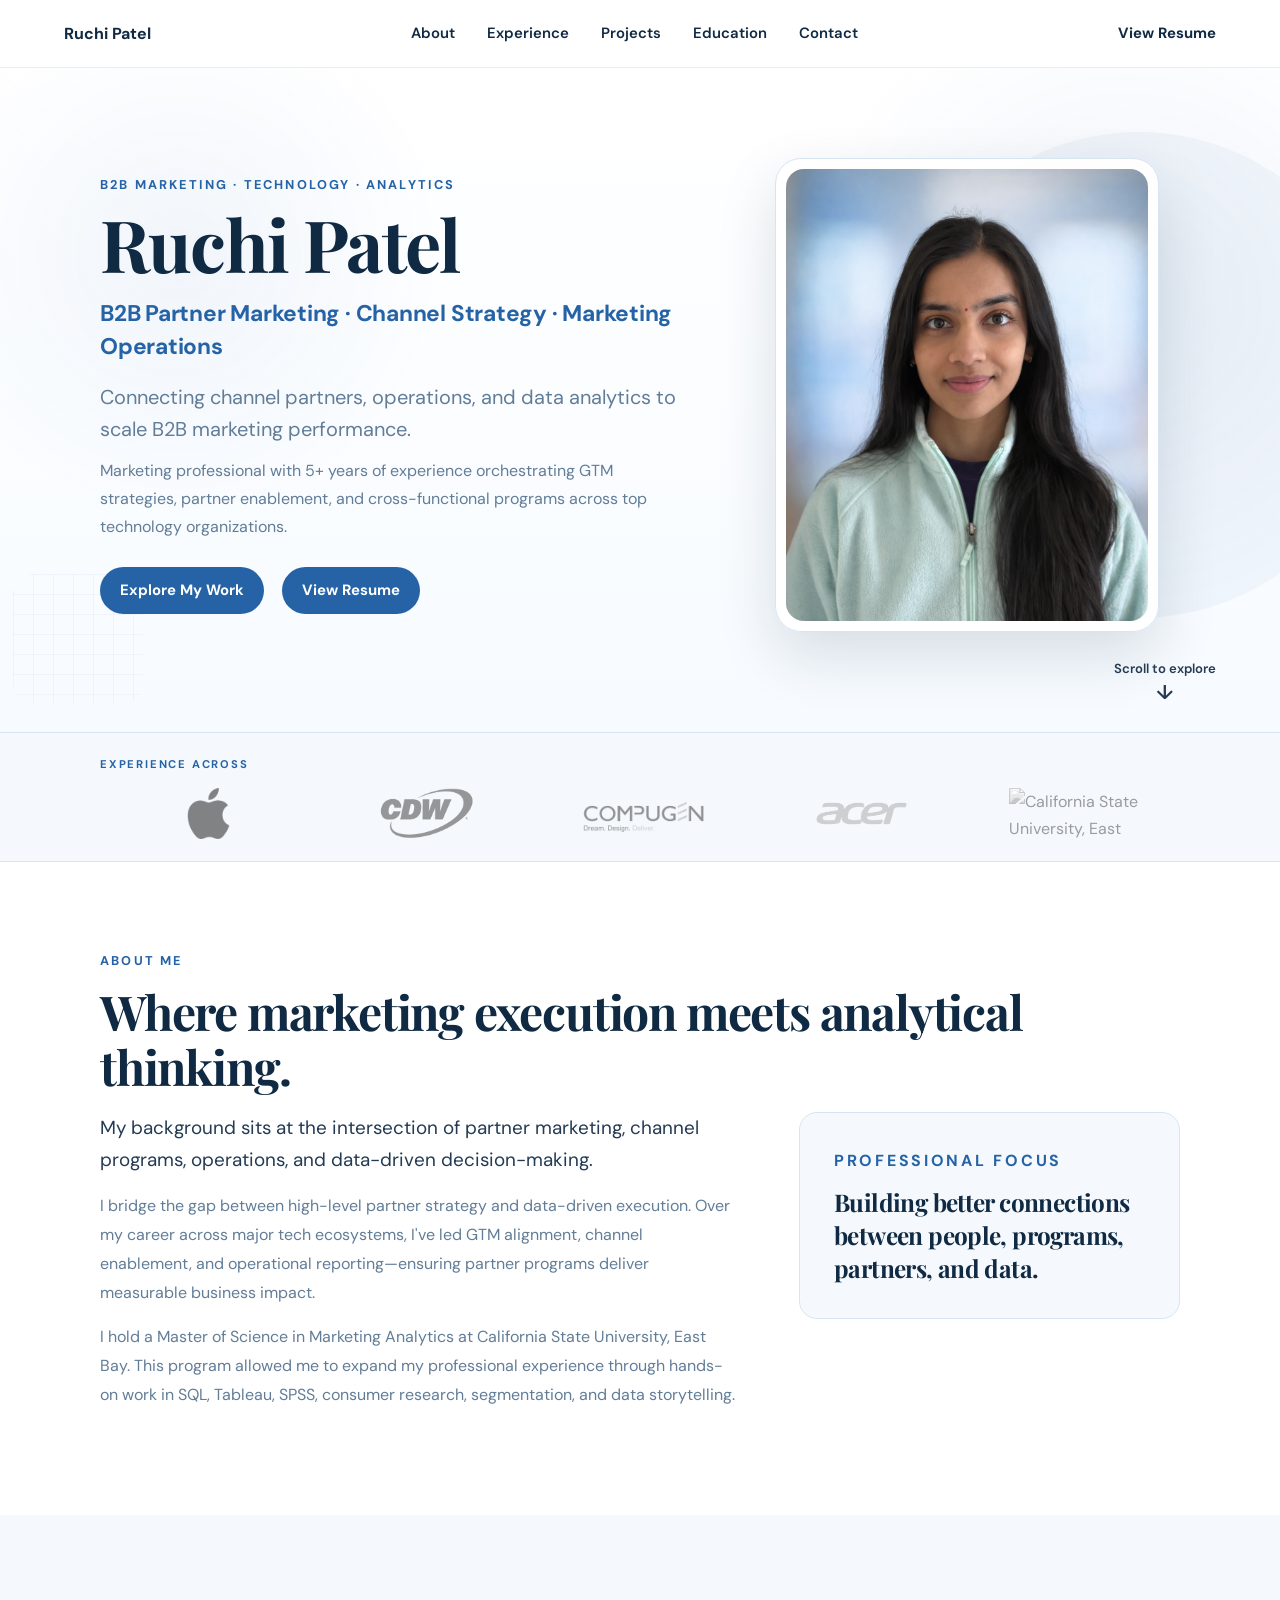
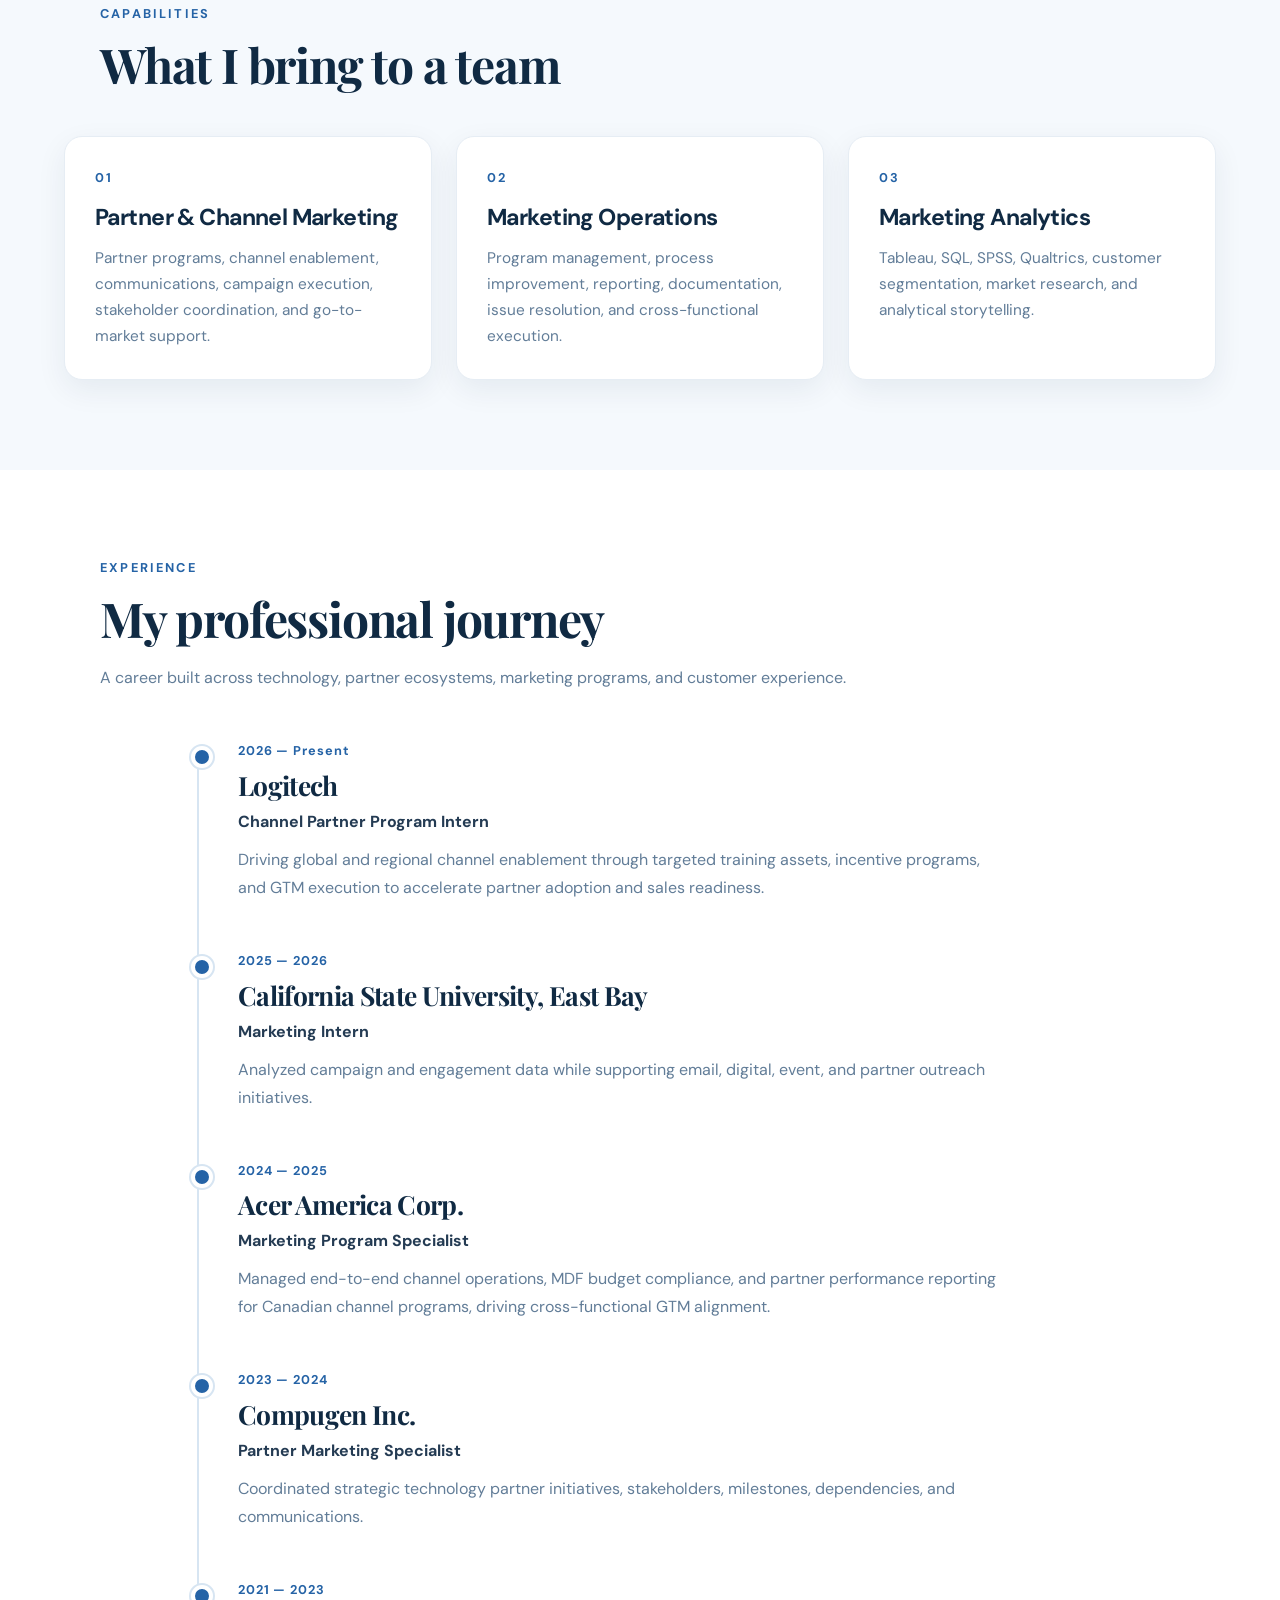
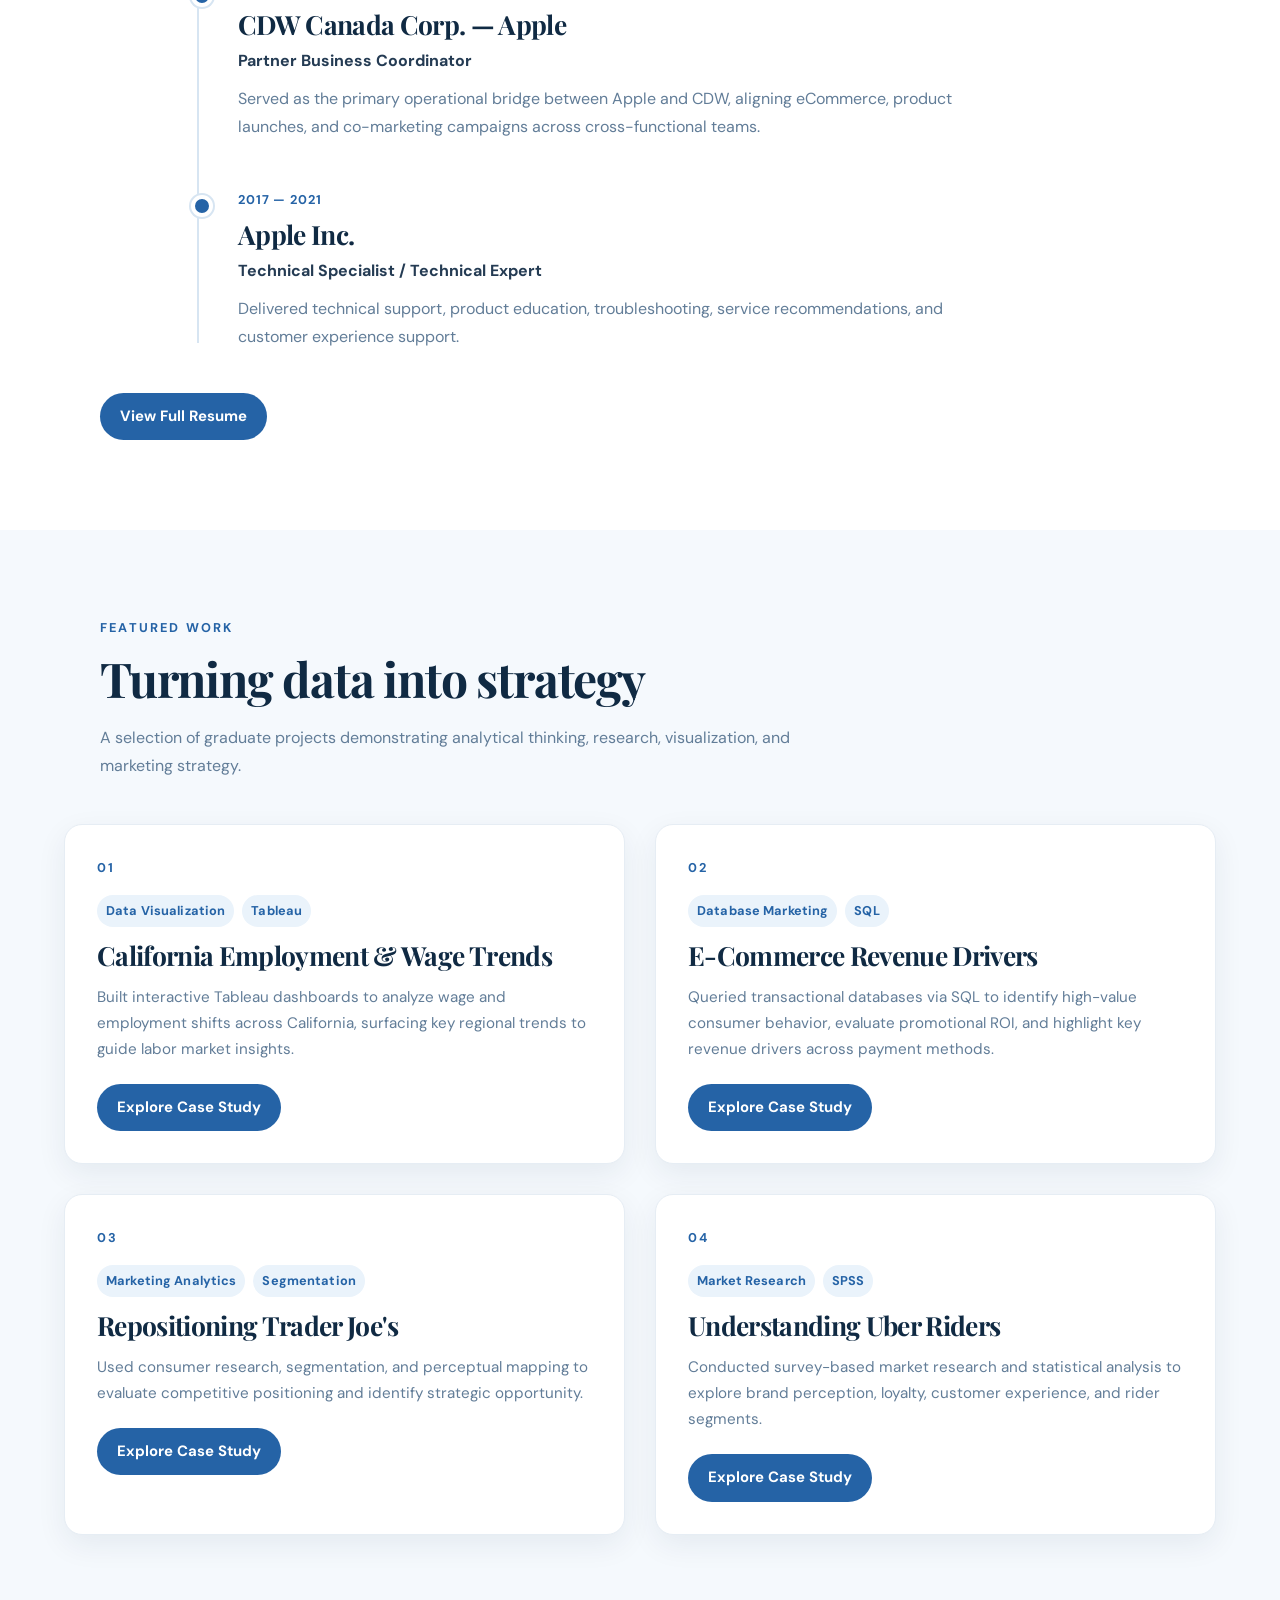
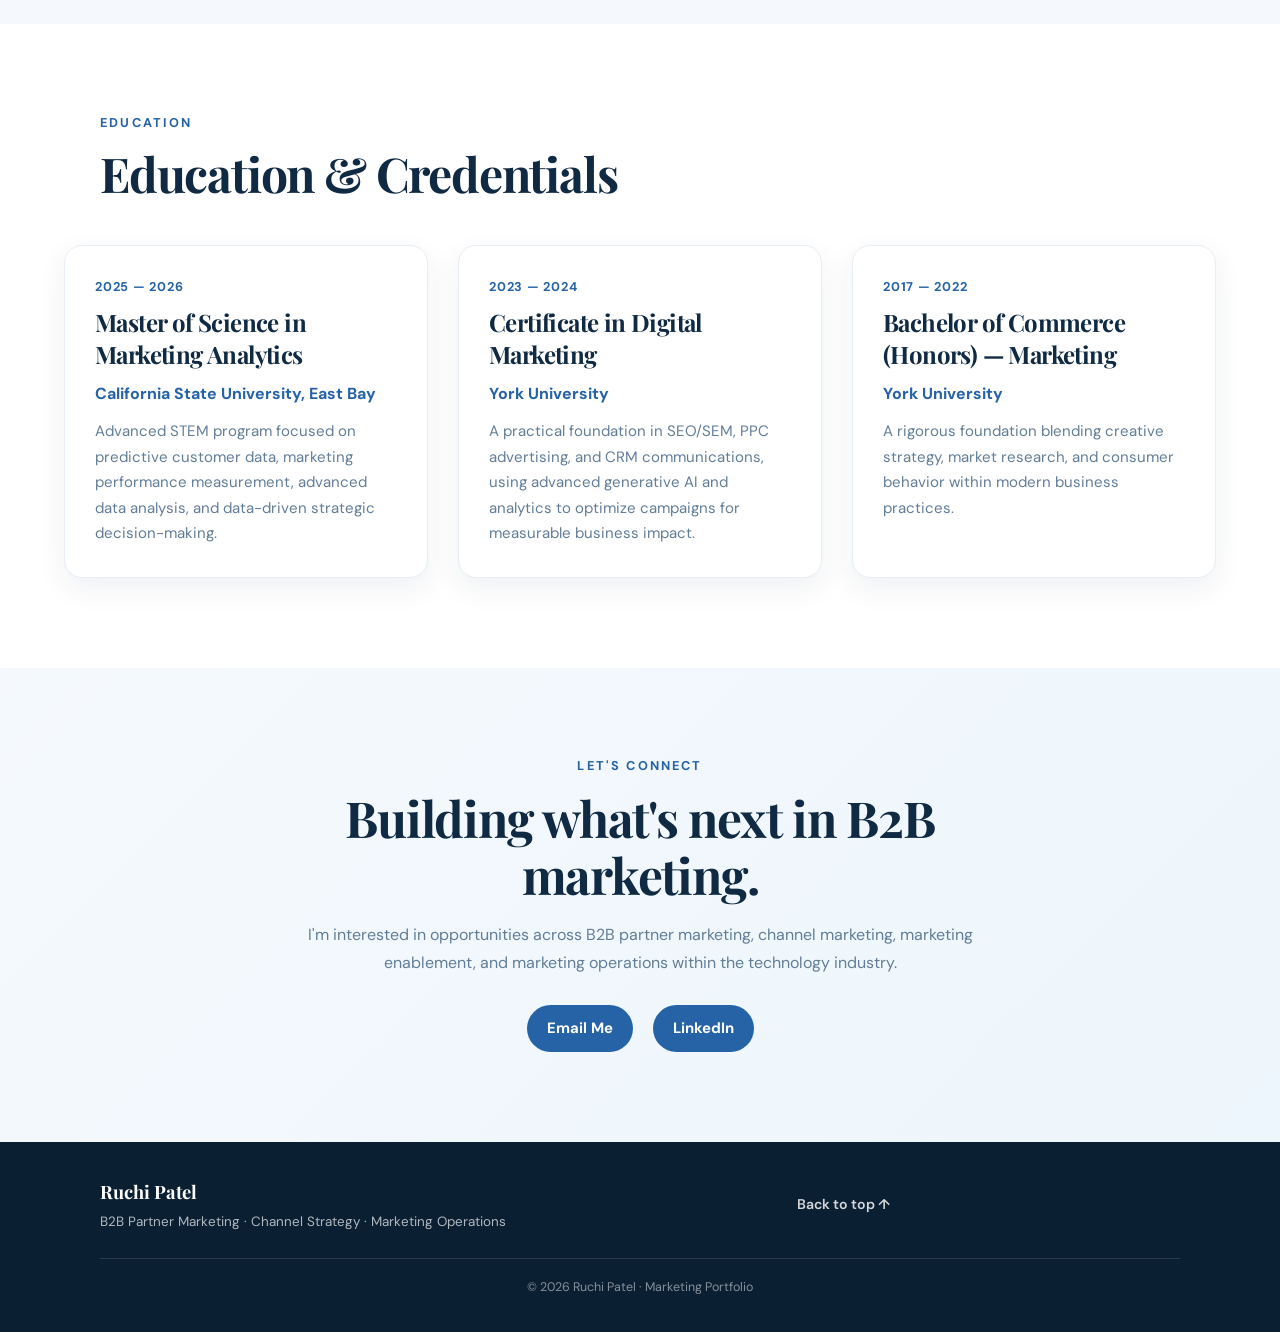
==== index.html @ d1a69d1b "Update index.html" ====
<!DOCTYPE html>
<html lang="en">

<head>

    <meta charset="UTF-8">

    <meta
        name="viewport"
        content="width=device-width, initial-scale=1.0"
    >

    <meta
        name="description"
        content="Ruchi Patel — B2B Partner Marketing, Channel Strategy, Marketing Operations, and Marketing Analytics."
    >

    <title>
        Ruchi Patel | B2B Partner Marketing &amp; Marketing Operations
    </title>

    <link rel="stylesheet" href="style.css">

</head>


<body>


    <!-- =====================================================
         NAVIGATION
    ====================================================== -->

    <nav class="site-nav">

        <a
            href="#home"
            class="nav-logo"
        >
            Ruchi Patel
        </a>


        <div class="nav-links">

            <a href="#about">
                About
            </a>

            <a href="#experience">
                Experience
            </a>

            <a href="#projects">
                Projects
            </a>

            <a href="#education">
                Education
            </a>

            <a href="#contact">
                Contact
            </a>

        </div>


        <a
            href="Ruchi%20Patel_Resume.pdf"
            class="nav-resume"
            target="_blank"
            rel="noopener"
        >
            View Resume
        </a>

    </nav>



    <!-- =====================================================
         HERO
    ====================================================== -->

    <header
        id="home"
        class="hero home-hero"
    >

        <div class="hero-content">


            <div class="hero-copy">

                <p class="eyebrow">
                    B2B MARKETING · TECHNOLOGY · ANALYTICS
                </p>


                <h1>
                    Ruchi Patel
                </h1>


                <h2>
                    B2B Partner Marketing
                    <span>·</span>
                    Channel Strategy
                    <span>·</span>
                    Marketing Operations
                </h2>


                <p class="hero-tagline">
                    Connecting channel partners, operations, and data 
                    analytics to scale B2B marketing performance.
                </p>


                <p class="hero-description">
                   Marketing professional with 5+ years of experience
                    orchestrating GTM strategies, partner enablement, 
                    and cross-functional programs across top technology 
                    organizations.
                </p>


                <div class="hero-actions">

                    <a
                        href="#projects"
                        class="btn"
                    >
                        Explore My Work
                    </a>


                    <a
                        href="Ruchi%20Patel_Resume.pdf"
                        class="btn"
                        target="_blank"
                        rel="noopener"
                    >
                        View Resume
                    </a>

                </div>

            </div>



            <div class="hero-image">

                <div class="headshot-frame">

                    <img
                        src="LinkedIn.png"
                        alt="Professional headshot of Ruchi Patel"
                        class="headshot"
                    >

                </div>

            </div>

        </div>


        <div class="hero-scroll">
            Scroll to explore
            <span>↓</span>
        </div>

    </header>
<!-- =====================================================
     COMPANY LOGO MARQUEE
====================================================== -->

<section
    class="company-banner"
    aria-label="Companies and organizations in Ruchi Patel's professional experience"
>

    <div class="company-banner-inner">

        <p class="company-banner-label">
            EXPERIENCE ACROSS
        </p>

        <div class="company-marquee">

            <div class="company-track">

                <!-- First logo set -->

                <div class="company-logo">
                    <img
                        src="images/companies/apple.png"
                        alt="Apple"
                    >
                </div>

                <div class="company-logo">
                    <img
                        src="images/companies/cdw.png"
                        alt="CDW"
                    >
                </div>

                <div class="company-logo">
                    <img
                        src="images/companies/compugen.png"
                        alt="Compugen"
                    >
                </div>

                <div class="company-logo">
                    <img
                        src="images/companies/acer.png"
                        alt="Acer"
                    >
                </div>

                <div class="company-logo">
                    <img
                        src="images/companies/csueb.png"
                        alt="California State University, East Bay"
                    >
                </div>

                <div class="company-logo">
                    <img
                        src="images/companies/logitech.png"
                        alt="Logitech"
                    >
                </div>


                <!-- Duplicate logo set for seamless scrolling -->

                <div class="company-logo">
                    <img
                        src="images/companies/apple.png"
                        alt=""
                        aria-hidden="true"
                    >
                </div>

                <div class="company-logo">
                    <img
                        src="images/companies/cdw.png"
                        alt=""
                        aria-hidden="true"
                    >
                </div>

                <div class="company-logo">
                    <img
                        src="images/companies/compugen.png"
                        alt=""
                        aria-hidden="true"
                    >
                </div>

                <div class="company-logo">
                    <img
                        src="images/companies/acer.png"
                        alt=""
                        aria-hidden="true"
                    >
                </div>

                <div class="company-logo">
                    <img
                        src="images/companies/csueb.png"
                        alt=""
                        aria-hidden="true"
                    >
                </div>

                <div class="company-logo">
                    <img
                        src="images/companies/logitech.png"
                        alt=""
                        aria-hidden="true"
                    >
                </div>

            </div>

        </div>

    </div>

</section>

    <!-- =====================================================
         ABOUT
    ====================================================== -->

    <section
        id="about"
        class="about-section"
    >

        <div class="section-intro">

            <p class="eyebrow">
                ABOUT ME
            </p>

            <h2>
                Where marketing execution
                meets analytical thinking.
            </h2>

        </div>


        <div class="about-content">

            <div>

                <p class="lead">
                    My background sits at the intersection of
                    partner marketing, channel programs, operations,
                    and data-driven decision-making.
                </p>

                <p>
                   I bridge the gap between high-level partner strategy 
                    and data-driven execution. Over my career across major 
                    tech ecosystems, I've led GTM alignment, channel enablement, 
                    and operational reporting—ensuring partner programs deliver 
                    measurable business impact.
                </p>

                <p>
                    I hold a Master of Science in Marketing Analytics
                    at California State University, East Bay. This program
                    allowed me to expand my professional experience through
                    hands-on work in SQL, Tableau, SPSS, consumer research,
                    segmentation, and data storytelling.
                </p>

            </div>


            <div class="about-highlight">

                <p class="eyebrow">
                    PROFESSIONAL FOCUS
                </p>

                <h3>
                    Building better connections
                    between people, programs,
                    partners, and data.
                </h3>

            </div>

        </div>

    </section>



    <!-- =====================================================
         CAPABILITIES
    ====================================================== -->

    <section
        id="capabilities"
        class="capabilities-section"
    >

        <div class="section-heading">

            <p class="eyebrow">
                CAPABILITIES
            </p>

            <h2>
                What I bring to a team
            </h2>

        </div>


        <div class="capabilities-grid">


            <article class="capability-card">

                <span class="capability-number">
                    01
                </span>

                <h3>
                    Partner &amp;
                    Channel Marketing
                </h3>

                <p>
                    Partner programs, channel enablement,
                    communications, campaign execution,
                    stakeholder coordination, and go-to-market
                    support.
                </p>

            </article>


            <article class="capability-card">

                <span class="capability-number">
                    02
                </span>

                <h3>
                    Marketing
                    Operations
                </h3>

                <p>
                    Program management, process improvement,
                    reporting, documentation, issue resolution,
                    and cross-functional execution.
                </p>

            </article>


            <article class="capability-card">

                <span class="capability-number">
                    03
                </span>

                <h3>
                    Marketing
                    Analytics
                </h3>

                <p>
                    Tableau, SQL, SPSS, Qualtrics, customer
                    segmentation, market research, and
                    analytical storytelling.
                </p>

            </article>

        </div>

    </section>

<!-- =====================================================
     EXPERIENCE
====================================================== -->

<section
    id="experience"
    class="experience-section"
>

    <div class="section-heading">

        <p class="eyebrow">
            EXPERIENCE
        </p>

        <h2>
            My professional journey
        </h2>

        <p>
            A career built across technology, partner ecosystems,
            marketing programs, and customer experience.
        </p>

    </div>


    <div class="timeline">


        <!-- 01 -->

        <article class="timeline-item">

            <p class="date">
                2026 — Present
            </p>

            <h3>
                Logitech
            </h3>

            <p>
                <strong>
                    Channel Partner Program Intern
                </strong>
            </p>

            <p>
                Driving global and regional channel enablement 
                through targeted training assets, incentive programs, 
                and GTM execution to accelerate partner adoption and 
                sales readiness.
            </p>

        </article>


        <!-- 02 -->

        <article class="timeline-item">

            <p class="date">
                2025 — 2026
            </p>

            <h3>
                California State University, East Bay
            </h3>

            <p>
                <strong>
                    Marketing Intern
                </strong>
            </p>

            <p>
                Analyzed campaign and engagement data while
                supporting email, digital, event, and partner
                outreach initiatives.
            </p>

        </article>


        <!-- 03 -->

        <article class="timeline-item">

            <p class="date">
                2024 — 2025
            </p>

            <h3>
                Acer America Corp.
            </h3>

            <p>
                <strong>
                    Marketing Program Specialist
                </strong>
            </p>

            <p>
                Managed end-to-end channel operations, MDF budget 
                compliance, and partner performance reporting 
                for Canadian channel programs, driving 
                cross-functional GTM alignment.
            </p>

        </article>


        <!-- 04 -->

        <article class="timeline-item">

            <p class="date">
                2023 — 2024
            </p>

            <h3>
                Compugen Inc.
            </h3>

            <p>
                <strong>
                    Partner Marketing Specialist
                </strong>
            </p>

            <p>
                Coordinated strategic technology partner
                initiatives, stakeholders, milestones,
                dependencies, and communications.
            </p>

        </article>


        <!-- 05 -->

        <article class="timeline-item">

            <p class="date">
                2021 — 2023
            </p>

            <h3>
                CDW Canada Corp. — Apple
            </h3>

            <p>
                <strong>
                    Partner Business Coordinator
                </strong>
            </p>

            <p>
                Served as the primary operational bridge between 
                Apple and CDW, aligning eCommerce, product launches, 
                and co-marketing campaigns across cross-functional teams.
            </p>

        </article>


        <!-- 06 -->

        <article class="timeline-item">

            <p class="date">
                2017 — 2021
            </p>

            <h3>
                Apple Inc.
            </h3>

            <p>
                <strong>
                    Technical Specialist / Technical Expert
                </strong>
            </p>

            <p>
                Delivered technical support, product education,
                troubleshooting, service recommendations,
                and customer experience support.
            </p>

        </article>


    </div>


    <div class="section-action">

        <a
            href="Ruchi%20Patel_Resume.pdf"
            class="btn"
            target="_blank"
            rel="noopener"
        >
            View Full Resume
        </a>

    </div>

</section>

    <!-- =====================================================
         FEATURED PROJECTS
    ====================================================== -->

    <section
        id="projects"
        class="projects-section"
    >

        <div class="section-heading">

            <p class="eyebrow">
                FEATURED WORK
            </p>

            <h2>
                Turning data into strategy
            </h2>

            <p>
                A selection of graduate projects demonstrating
                analytical thinking, research, visualization,
                and marketing strategy.
            </p>

        </div>


        <div class="project-grid homepage-project-grid">


            <!-- Project 01 -->

            <article class="project-card homepage-project-card">

                <div class="project-number">
                    01
                </div>

                <div class="project-tags">

                    <span class="project-tag">
                        Data Visualization
                    </span>

                    <span class="project-tag">
                        Tableau
                    </span>

                </div>


                <h3>
                    California Employment
                    &amp; Wage Trends
                </h3>


                <p>
                    Built interactive Tableau dashboards to analyze 
                    wage and employment shifts across California, 
                    surfacing key regional trends to guide labor 
                    market insights.
                </p>


                <a
                    href="projects/data-visualization.html"
                    class="btn"
                >
                    Explore Case Study
                </a>

            </article>



            <!-- Project 02 -->

            <article class="project-card homepage-project-card">

                <div class="project-number">
                    02
                </div>

                <div class="project-tags">

                    <span class="project-tag">
                        Database Marketing
                    </span>

                    <span class="project-tag">
                        SQL
                    </span>

                </div>


                <h3>
                    E-Commerce Revenue
                    Drivers
                </h3>


                <p>
                    Queried transactional databases via SQL 
                    to identify high-value consumer behavior, 
                    evaluate promotional ROI, and highlight key 
                    revenue drivers across payment methods.
                </p>


                <a
                    href="projects/database-marketing.html"
                    class="btn"
                >
                    Explore Case Study
                </a>

            </article>



            <!-- Project 03 -->

            <article class="project-card homepage-project-card">

                <div class="project-number">
                    03
                </div>

                <div class="project-tags">

                    <span class="project-tag">
                        Marketing Analytics
                    </span>

                    <span class="project-tag">
                        Segmentation
                    </span>

                </div>


                <h3>
                    Repositioning
                    Trader Joe's
                </h3>


                <p>
                    Used consumer research, segmentation, and
                    perceptual mapping to evaluate competitive
                    positioning and identify strategic opportunity.
                </p>


                <a
                    href="projects/marketing-analytics.html"
                    class="btn"
                >
                    Explore Case Study
                </a>

            </article>



            <!-- Project 04 -->

            <article class="project-card homepage-project-card">

                <div class="project-number">
                    04
                </div>

                <div class="project-tags">

                    <span class="project-tag">
                        Market Research
                    </span>

                    <span class="project-tag">
                        SPSS
                    </span>

                </div>


                <h3>
                    Understanding
                    Uber Riders
                </h3>


                <p>
                    Conducted survey-based market research and
                    statistical analysis to explore brand perception,
                    loyalty, customer experience, and rider segments.
                </p>


                <a
                    href="projects/market-research.html"
                    class="btn"
                >
                    Explore Case Study
                </a>

            </article>

    </section>



    <!-- =====================================================
         EDUCATION
    ====================================================== -->

    <section
        id="education"
        class="education-section"
    >

        <div class="section-heading">

            <p class="eyebrow">
                EDUCATION
            </p>

            <h2>
                Education &amp; Credentials
            </h2>

        </div>


        <div class="education-grid">


            <article class="education-card">

                <p class="education-year">
                    2025 — 2026
                </p>

                <h3>
                    Master of Science
                    in Marketing Analytics
                </h3>

                <p class="education-school">
                    California State University,
                    East Bay
                </p>

                <p>
                    Advanced STEM program focused on predictive customer
                    data, marketing performance measurement, advanced data 
                    analysis, and data-driven strategic decision-making.
                </p>

            </article>


            <article class="education-card">

                <p class="education-year">
                    2023 — 2024
                </p>

                <h3>
                    Certificate in Digital Marketing
                </h3>

                <p class="education-school">
                    York University
                </p>

                <p>
                    A practical foundation in SEO/SEM, PPC 
                    advertising, and CRM communications, using
                    advanced generative AI and analytics to 
                    optimize campaigns for measurable business impact.
                </p>

            </article>


            <article class="education-card">

                <p class="education-year">
                    2017 — 2022
                </p>

                <h3>
                    Bachelor of Commerce
                    (Honors) — Marketing
                </h3>

                <p class="education-school">
                    York University
                </p>

                <p>
                    A rigorous foundation blending creative strategy, 
                    market research, and consumer behavior within modern
                    business practices.
                </p>

            </article>

        </div>

    </section>



    <!-- =====================================================
         CONTACT
    ====================================================== -->

    <section
        id="contact"
        class="contact-section"
    >

        <div class="contact-content">

            <p class="eyebrow">
                LET'S CONNECT
            </p>

            <h2>
                Building what's next
                in B2B marketing.
            </h2>

            <p>
                I'm interested in opportunities across B2B partner
                marketing, channel marketing, marketing enablement,
                and marketing operations within the technology industry.
            </p>


            <div class="contact-actions">

                <a
                    href="mailto:patel28@live.ca"
                    class="btn"
                >
                    Email Me
                </a>


                <a
                    href="https://www.linkedin.com/in/patel2811"
                    class="btn"
                    target="_blank"
                    rel="noopener"
                >
                    LinkedIn
                </a>

            </div>

        </div>

    </section>



    <!-- =====================================================
         FOOTER
    ====================================================== -->

    <footer>

        <div class="footer-inner">

            <div>

                <strong>
                    Ruchi Patel
                </strong>

                <p>
                    B2B Partner Marketing · Channel Strategy · Marketing Operations
                </p>

            </div>


            <div class="footer-links">

                <a href="#home">
                    Back to top ↑

            </div>

        </div>


        <p class="footer-copyright">
            © 2026 Ruchi Patel · Marketing Portfolio
        </p>

    </footer>



    <!-- =====================================================
         JAVASCRIPT
    ====================================================== -->

    <script src="script.js"></script>

</body>

</html>
---- style.css ----
/* =========================================================
   RUCHI PATEL PORTFOLIO
   Clean responsive design system
   ========================================================= */


/* =========================================================
   FONTS
   ========================================================= */

@import url(
    "https://fonts.googleapis.com/css2?family=DM+Sans:wght@400;500;600;700&family=Playfair+Display:wght@500;600;700&display=swap"
);


/* =========================================================
   DESIGN SYSTEM
   ========================================================= */

:root {

    --navy: #102a43;
    --navy-dark: #0b1f33;

    --blue: #2563a6;
    --blue-dark: #1d568f;

    --blue-light: #eaf3fb;
    --blue-soft: #f5f9fd;
    --blue-border: #d7e5f2;

    --text: #243b53;
    --text-soft: #627d98;

    --white: #ffffff;
    --off-white: #fbfcfe;

    --border: #e6edf4;

    --shadow-soft:
        0 10px 30px rgba(16, 42, 67, 0.07);

    --shadow-medium:
        0 18px 45px rgba(16, 42, 67, 0.10);

    --shadow-strong:
        0 24px 60px rgba(16, 42, 67, 0.14);

    --radius-sm: 10px;
    --radius-md: 18px;
    --radius-lg: 26px;

    /* Fluid side margin */
    --gutter: clamp(20px, 5vw, 80px);

    /* Main content width */
    --content-width: min(
        1080px,
        calc(100vw - (2 * var(--gutter)))
    );

    /* Wider content for project/card grids */
    --wide-width: min(
        1180px,
        calc(100vw - (2 * var(--gutter)))
    );

    /* Fluid vertical spacing */
    --section-space:
        clamp(64px, 7vw, 96px);

    --small-space:
        clamp(24px, 3vw, 38px);

    /* Fluid typography */
    --body-size:
        clamp(0.94rem, 0.18vw + 0.88rem, 1rem);

    --small-size:
        clamp(0.72rem, 0.16vw + 0.67rem, 0.80rem);

    --card-heading:
        clamp(1.15rem, 0.55vw + 1rem, 1.45rem);

    --section-heading:
        clamp(2.25rem, 3vw + 0.6rem, 3.35rem);

    --page-heading:
        clamp(3.25rem, 5vw + 0.5rem, 5.25rem);

}


/* =========================================================
   RESET
   ========================================================= */

* {
    margin: 0;
    padding: 0;
    box-sizing: border-box;
}

html {
    scroll-behavior: smooth;
}

body {
    min-height: 100vh;

    font-family:
        "DM Sans",
        Arial,
        sans-serif;

    background: var(--white);
    color: var(--text);

    font-size: var(--body-size);
    line-height: 1.7;

    overflow-x: hidden;
}

img {
    display: block;
    max-width: 100%;
}

a {
    color: var(--blue);
    text-decoration: none;

    transition:
        color 0.25s ease,
        transform 0.25s ease,
        background 0.25s ease,
        box-shadow 0.25s ease;
}

a:hover {
    color: var(--navy-dark);
}

p {
    color: var(--text-soft);
}

h1,
h2,
h3,
h4 {
    color: var(--navy);

    font-family:
        "Playfair Display",
        Georgia,
        serif;

    line-height: 1.15;

    letter-spacing: -0.025em;
}

button,
a {
    -webkit-tap-highlight-color: transparent;
}


/* =========================================================
   SHARED CONTENT GRID
   ========================================================= */

section {
    width: 100%;

    padding:
        var(--section-space)
        0;
}

section > *,
.section-heading,
.section-intro,
.about-content,
.contact-content,
.projects-footer,
.section-action {
    width: var(--content-width);

    max-width: 1080px;

    margin-left: auto;
    margin-right: auto;
}


/* =========================================================
   EYEBROWS / LABELS
   ========================================================= */

.eyebrow {
    color: var(--blue);

    font-size: var(--small-size);
    line-height: 1.4;

    font-weight: 700;

    letter-spacing: 0.17em;

    text-transform: uppercase;

    margin-bottom: 14px;
}


/* =========================================================
   SECTION HEADINGS
   ========================================================= */

.section-heading {
    margin-bottom: 44px;
}

.section-heading h2,
.section-intro h2,
section > h2 {
    font-size: var(--section-heading);

    margin-bottom: 18px;
}

.section-heading > p:not(.eyebrow),
.section-intro > p:not(.eyebrow) {
    max-width: 760px;

    font-size: var(--body-size);

    line-height: 1.75;
}


/* =========================================================
   NAVIGATION
   ========================================================= */

.site-nav {
    position: sticky;

    top: 0;
    z-index: 1000;

    width: 100%;

    min-height: 68px;

    padding:
        0 var(--gutter);

    display: flex;

    align-items: center;

    justify-content: space-between;

    gap: 24px;

    background:
        rgba(255, 255, 255, 0.95);

    border-bottom:
        1px solid var(--border);

    backdrop-filter:
        blur(14px);

    -webkit-backdrop-filter:
        blur(14px);
}

.nav-logo {
    flex-shrink: 0;

    color: var(--navy);

    font-size: 1rem;

    font-weight: 700;
}

.nav-logo:hover {
    color: var(--blue);
}

.nav-links {
    display: flex;

    align-items: center;

    justify-content: center;

    gap: clamp(18px, 2.5vw, 32px);
}

.nav-links a {
    color: var(--navy);

    font-size:
        clamp(0.84rem, 0.2vw + 0.77rem, 0.96rem);

    font-weight: 600;
}

.nav-links a:hover {
    color: var(--blue);
}

.nav-resume {
    flex-shrink: 0;

    color: var(--navy);

    font-size:
        clamp(0.84rem, 0.2vw + 0.77rem, 0.96rem);

    font-weight: 700;
}

.nav-resume:hover {
    color: var(--blue);
}


/* =========================================================
   BUTTONS
   ========================================================= */

.btn {
    display: inline-flex;

    align-items: center;

    justify-content: center;

    min-height: 46px;

    padding:
        11px 20px;

    border: none;

    border-radius: 999px;

    background: var(--blue);

    color: var(--white);

    font-family:
        "DM Sans",
        Arial,
        sans-serif;

    font-size:
        clamp(0.84rem, 0.18vw + 0.79rem, 0.94rem);

    font-weight: 700;

    white-space: nowrap;

    box-shadow: none;

    cursor: pointer;
}

.btn:hover {
    color: var(--white);

    background: var(--navy);

    transform: translateY(-2px);

    box-shadow: var(--shadow-soft);
}

.text-link {
    display: inline-flex;

    align-items: center;

    color: var(--blue);

    font-size:
        clamp(0.9rem, 0.2vw + 0.84rem, 1rem);

    font-weight: 600;
}

.text-link:hover {
    color: var(--navy);

    transform: translateX(2px);
}


/* =========================================================
   HOMEPAGE HERO
   ========================================================= */

.home-hero {
    position: relative;

    width: 100%;

    min-height:
        clamp(620px, 72vh, 760px);

    padding:
        clamp(65px, 7vw, 95px)
        0
        clamp(70px, 8vw, 100px);

    display: flex;

    align-items: center;

    overflow: hidden;

    background:
        radial-gradient(
            circle at 88% 35%,
            rgba(37, 99, 166, 0.07),
            transparent 27%
        ),
        radial-gradient(
            circle at 14% 28%,
            rgba(37, 99, 166, 0.055),
            transparent 22%
        ),
        linear-gradient(
            180deg,
            #ffffff 0%,
            #f7fbff 100%
        );
}

.home-hero::before {
    content: "";

    position: absolute;

    width:
        clamp(300px, 38vw, 520px);

    height:
        clamp(300px, 38vw, 520px);

    right:
        clamp(-160px, -8vw, -80px);

    top:
        clamp(30px, 5vw, 70px);

    border-radius: 50%;

    background:
        rgba(37, 99, 166, 0.045);

    pointer-events: none;
}

.home-hero::after {
    content: "";

    position: absolute;

    width: 130px;
    height: 130px;

    left:
        clamp(-25px, 1vw, 20px);

    bottom: 28px;

    border-radius: 20px;

    background:
        linear-gradient(
            rgba(37, 99, 166, 0.10) 1px,
            transparent 1px
        ),
        linear-gradient(
            90deg,
            rgba(37, 99, 166, 0.10) 1px,
            transparent 1px
        );

    background-size: 20px 20px;

    opacity: 0.45;

    pointer-events: none;
}

.hero-content {
    position: relative;
    z-index: 2;

    width: var(--content-width);

    max-width: 1080px;

    margin: 0 auto;

    display: grid;

    grid-template-columns:
        minmax(0, 1.15fr)
        minmax(280px, 0.85fr);

    gap:
        clamp(38px, 6vw, 82px);

    align-items: center;
}

.hero-copy {
    min-width: 0;
}

.hero-copy h1 {
    margin-bottom: 16px;

    font-size: var(--page-heading);

    line-height: 1.02;
}

.hero-copy h2 {
    margin-bottom: 18px;

    font-family:
        "DM Sans",
        Arial,
        sans-serif;

    font-size:
        clamp(1.05rem, 0.8vw + 0.78rem, 1.42rem);

    font-weight: 700;

    line-height: 1.45;

    color: var(--blue);

    letter-spacing: -0.01em;
}

.hero-copy h2 span {
    white-space: nowrap;
}

.hero-tagline {
    max-width: 720px;

    margin-bottom: 12px;

    color: var(--text-soft);

    font-size:
        clamp(1.05rem, 0.55vw + 0.9rem, 1.25rem);

    line-height: 1.6;
}

.hero-description {
    max-width: 680px;

    margin-bottom: 0;

    font-size:
        clamp(0.92rem, 0.18vw + 0.87rem, 1rem);

    line-height: 1.75;
}

.hero-actions {
    display: flex;

    align-items: center;

    flex-wrap: wrap;

    gap: 18px;

    margin-top: 26px;
}

.hero-actions .btn {
    margin-top: 0;
}

.hero-image {
    min-width: 0;

    display: flex;

    justify-content: center;

    align-items: center;
}

.headshot-frame {
    width:
        clamp(270px, 30vw, 390px);

    padding: 10px;

    background:
        rgba(255, 255, 255, 0.95);

    border:
        1px solid var(--blue-border);

    border-radius:
        var(--radius-lg);

    box-shadow:
        var(--shadow-strong);
}

.headshot {
    width: 100%;

    aspect-ratio: 4 / 5;

    object-fit: cover;

    border-radius: 18px;

    border: 0;

    box-shadow: none;
}

.hero-scroll {
    position: absolute;

    z-index: 3;

    right: var(--gutter);

    bottom: 30px;

    display: flex;

    flex-direction: column;

    align-items: center;

    gap: 2px;

    color: var(--text);

    font-size: 0.82rem;

    font-weight: 600;
}

.hero-scroll span {
    font-size: 1.25rem;

    line-height: 1;
}


/* =========================================================
   ABOUT
   ========================================================= */

.about-section {
    background: var(--white);
}

.about-content {
    display: grid;

    grid-template-columns:
        minmax(0, 1.25fr)
        minmax(280px, 0.75fr);

    gap:
        clamp(36px, 5vw, 72px);

    align-items: start;
}

.about-content p {
    margin-bottom: 16px;

    font-size: var(--body-size);

    line-height: 1.8;
}

.about-content .lead {
    color: var(--text);

    font-size:
        clamp(1.04rem, 0.4vw + 0.95rem, 1.18rem);

    line-height: 1.7;
}

.about-highlight {
    padding:
        clamp(24px, 3vw, 34px);

    background: var(--blue-soft);

    border:
        1px solid var(--blue-border);

    border-radius: var(--radius-md);
}

.about-highlight .eyebrow {
    margin-bottom: 10px;
}

.about-highlight h3 {
    font-size:
        clamp(1.25rem, 0.65vw + 1rem, 1.6rem);

    line-height: 1.35;
}


/* =========================================================
   CAPABILITIES
   ========================================================= */

.capabilities-section {
    background: var(--blue-soft);
}

.capabilities-grid {
    width: var(--wide-width);

    max-width: 1180px;

    margin: 0 auto;

    display: grid;

    grid-template-columns:
        repeat(3, minmax(0, 1fr));

    gap: var(--card-gap, 24px);
}

.capability-card {
    position: relative;

    padding:
        clamp(24px, 2.5vw, 30px);

    background: var(--white);

    border:
        1px solid var(--border);

    border-radius: var(--radius-md);

    box-shadow: var(--shadow-soft);

    transition:
        transform 0.3s ease,
        box-shadow 0.3s ease;
}

.capability-card:hover {
    transform: translateY(-4px);

    box-shadow: var(--shadow-medium);
}

.capability-number {
    display: block;

    margin-bottom: 14px;

    color: var(--blue);

    font-size: var(--small-size);

    font-weight: 700;

    letter-spacing: 0.13em;
}

.capability-card h3 {
    margin-bottom: 12px;

    font-family:
        "DM Sans",
        Arial,
        sans-serif;

    font-size: var(--card-heading);

    line-height: 1.3;

    font-weight: 700;
}

.capability-card p {
    font-size: 0.96rem;

    line-height: 1.7;
}


/* =========================================================
   EXPERIENCE
   ========================================================= */

.experience-section {
    background: var(--white);
}

.experience-section .timeline {
    position: relative;

    width: var(--content-width);

    max-width: 900px;

    margin:
        48px auto
        0;

    padding-left:
        clamp(34px, 4vw, 48px);
}

.experience-section .timeline::before {
    content: "";

    position: absolute;

    top: 7px;
    bottom: 8px;

    left:
        clamp(7px, 0.5vw, 12px);

    width: 2px;

    background: var(--blue-border);
}

.experience-section .timeline-item {
    position: relative;

    margin-bottom:
        clamp(34px, 4vw, 48px);
}

.experience-section .timeline-item:last-child {
    margin-bottom: 0;
}

.experience-section .timeline-item::before {
    content: "";

    position: absolute;

    left:
        calc(
            -1 * clamp(34px, 4vw, 48px) + 1px
        );

    top: 6px;

    width: 14px;
    height: 14px;

    border-radius: 50%;

    background: var(--blue);

    border:
        4px solid var(--white);

    box-shadow:
        0 0 0 2px var(--blue-border);
}

.experience-section .timeline-item .date {
    margin-bottom: 7px;

    color: var(--blue);

    font-size: var(--small-size);

    font-weight: 700;

    letter-spacing: 0.07em;
}

.experience-section .timeline-item h3 {
    margin-bottom: 6px;

    font-size:
        clamp(1.3rem, 0.7vw + 1.1rem, 1.65rem);

    line-height: 1.25;
}

.experience-section .timeline-item p strong {
    color: var(--text);

    font-weight: 700;
}

.experience-section .timeline-item p:not(.date) {
    font-size: var(--body-size);

    line-height: 1.75;
}

.experience-section .timeline-item p:last-child {
    max-width: 760px;

    margin-top: 10px;
}

.experience-section .section-action {
    margin-top: 42px;
}


/* =========================================================
   PROJECTS
   ========================================================= */

.projects-section {
    background: var(--blue-soft);
}

.homepage-project-grid {
    width: var(--wide-width);

    max-width: 1180px;

    margin: 0 auto;

    display: grid;

    grid-template-columns:
        repeat(2, minmax(0, 1fr));

    gap:
        clamp(20px, 2.5vw, 30px);
}

.homepage-project-card {
    position: relative;

    padding:
        clamp(24px, 2.6vw, 32px);

    background: var(--white);

    border:
        1px solid var(--border);

    border-radius: var(--radius-md);

    box-shadow: var(--shadow-soft);

    transition:
        transform 0.3s ease,
        box-shadow 0.3s ease,
        border-color 0.3s ease;
}

.homepage-project-card:hover {
    transform: translateY(-5px);

    box-shadow: var(--shadow-medium);

    border-color: var(--blue-border);
}

.project-number {
    margin-bottom: 16px;

    color: var(--blue);

    font-size: var(--small-size);

    font-weight: 700;

    letter-spacing: 0.13em;
}

.project-tags {
    display: flex;

    flex-wrap: wrap;

    gap: 8px;

    margin-bottom: 12px;
}

.project-tag {
    display: inline-flex;

    align-items: center;

    padding:
        5px 9px;

    border-radius: 999px;

    background: var(--blue-light);

    color: var(--blue);

    font-size: var(--small-size);

    font-weight: 700;

    letter-spacing: 0.01em;
}

.homepage-project-card h3 {
    margin-bottom: 12px;

    font-size:
        clamp(1.35rem, 0.75vw + 1.1rem, 1.65rem);

    line-height: 1.25;
}

.homepage-project-card p {
    margin-bottom: 22px;

    font-size: 0.95rem;

    line-height: 1.72;
}

.project-link {
    display: inline-flex;

    align-items: center;

    color: var(--blue);

    font-weight: 700;
}

.project-link:hover {
    transform: translateX(2px);
}

.projects-footer {
    display: flex;

    align-items: center;

    justify-content: space-between;

    gap: 20px;

    margin-top: 30px;
}

.projects-footer p {
    font-size: 0.92rem;
}


/* =========================================================
   EDUCATION
   ========================================================= */

.education-section {
    background: var(--white);
}

.education-grid {
    width: var(--wide-width);

    max-width: 1180px;

    margin: 0 auto;

    display: grid;

    grid-template-columns:
        repeat(3, minmax(0, 1fr));

    gap:
        clamp(20px, 2.5vw, 30px);
}

.education-card {
    padding:
        clamp(24px, 2.5vw, 30px);

    background: var(--white);

    border:
        1px solid var(--border);

    border-radius: var(--radius-md);

    box-shadow: var(--shadow-soft);
}

.featured-education {
    background: var(--blue-soft);

    border-color:
        var(--blue-border);
}

.education-year {
    margin-bottom: 10px;

    color: var(--blue);

    font-size: var(--small-size);

    font-weight: 700;

    letter-spacing: 0.06em;
}

.education-card h3 {
    margin-bottom: 10px;

    font-size:
        clamp(1.25rem, 0.65vw + 1rem, 1.5rem);

    line-height: 1.3;
}

.education-school {
    margin-bottom: 12px;

    color: var(--blue);

    font-weight: 700;
}

.education-card p:last-child {
    font-size: 0.94rem;

    line-height: 1.7;
}


/* =========================================================
   CONTACT
   ========================================================= */

.contact-section {
    background:
        linear-gradient(
            135deg,
            #f5f9fd 0%,
            #edf6fc 100%
        );
}

.contact-content {
    max-width: 760px;

    text-align: center;
}

.contact-content h2 {
    margin-bottom: 18px;

    font-size:
        clamp(2.35rem, 3vw + 0.7rem, 3.35rem);
}

.contact-content > p:not(.eyebrow) {
    font-size: var(--body-size);

    line-height: 1.75;
}

.contact-actions {
    display: flex;

    align-items: center;

    justify-content: center;

    flex-wrap: wrap;

    gap: 20px;

    margin-top: 28px;
}


/* =========================================================
   FOOTER
   ========================================================= */

footer {
    padding:
        34px
        var(--gutter);

    background:
        var(--navy-dark);

    color:
        rgba(255, 255, 255, 0.78);
}

.footer-inner {
    width: var(--content-width);

    max-width: 1080px;

    margin: 0 auto;

    display: flex;

    align-items: center;

    justify-content: space-between;

    gap: 30px;
}

.footer-inner strong {
    display: block;

    margin-bottom: 4px;

    color: var(--white);

    font-family:
        "Playfair Display",
        Georgia,
        serif;

    font-size: 1.15rem;
}

.footer-inner p {
    color:
        rgba(255, 255, 255, 0.68);

    font-size: 0.84rem;
}

.footer-links {
    display: flex;

    align-items: center;

    gap: 20px;
}

.footer-links a {
    color:
        rgba(255, 255, 255, 0.82);

    font-size: 0.88rem;

    font-weight: 600;
}

.footer-links a:hover {
    color: var(--white);
}

.footer-copyright {
    width: var(--content-width);

    max-width: 1080px;

    margin:
        24px auto
        0;

    padding-top: 18px;

    border-top:
        1px solid
        rgba(255, 255, 255, 0.12);

    color:
        rgba(255, 255, 255, 0.5);

    text-align: center;

    font-size: 0.78rem;
}


/* =========================================================
   CASE STUDY HERO
   ========================================================= */

body:has(.case-study-image) .hero {
    position: relative;

    width: 100%;

    min-height:
        clamp(500px, 62vh, 650px);

    padding:
        clamp(65px, 7vw, 90px)
        0;

    display: flex;

    align-items: center;

    background:
        linear-gradient(
            180deg,
            #ffffff 0%,
            #f7fbff 100%
        );
}

body:has(.case-study-image) .hero > div {
    width: var(--content-width);

    max-width: 1080px;

    margin: 0 auto;
}

body:has(.case-study-image) .hero h1 {
    max-width: 900px;

    margin:
        20px 0;

    font-size:
        clamp(2.8rem, 4.8vw, 4.75rem);

    line-height: 1.04;
}

body:has(.case-study-image) .hero p {
    max-width: 760px;

    margin-bottom: 12px;

    font-size:
        clamp(0.95rem, 0.25vw + 0.88rem, 1.03rem);

    line-height: 1.75;
}


/* =========================================================
   CASE STUDY SECTIONS
   ========================================================= */

body:has(.case-study-image) section {
    background: var(--white);
}

body:has(.case-study-image) section:nth-of-type(even) {
    background: var(--blue-soft);
}

body:has(.case-study-image) section > h2,
body:has(.case-study-image) section > p,
body:has(.case-study-image) section > .eyebrow,
body:has(.case-study-image) .dashboard-showcase > h2,
body:has(.case-study-image) .dashboard-showcase > p,
body:has(.case-study-image) .dashboard-showcase > .eyebrow {
    width: var(--content-width);

    max-width: 1080px;

    margin-left: auto;
    margin-right: auto;
}

body:has(.case-study-image) section > h2 {
    font-size:
        clamp(2.2rem, 3vw + 0.3rem, 3.2rem);

    margin-bottom: 18px;
}

body:has(.case-study-image) section > p {
    line-height: 1.75;
}

body:has(.case-study-image) section > p + p {
    margin-top: 10px;
}


/* =========================================================
   CASE STUDY GRIDS
   ========================================================= */

body:has(.case-study-image) .project-grid,
body:has(.case-study-image) .skills-grid {
    width: var(--wide-width);

    max-width: 1180px;

    margin:
        34px auto
        0;

    display: grid;

    grid-template-columns:
        repeat(2, minmax(0, 1fr));

    gap:
        clamp(20px, 2.5vw, 30px);
}

body:has(.case-study-image) .skills-grid {
    grid-template-columns:
        repeat(3, minmax(0, 1fr));
}


/* =========================================================
   CASE STUDY CARDS
   ========================================================= */

body:has(.case-study-image) .project-card,
body:has(.case-study-image) .skill-card {
    padding:
        clamp(24px, 2.5vw, 30px);

    background: var(--white);

    border:
        1px solid var(--border);

    border-radius: var(--radius-md);

    box-shadow: var(--shadow-soft);
}

body:has(.case-study-image) .project-card h3,
body:has(.case-study-image) .skill-card h3 {
    margin-bottom: 10px;

    font-size:
        clamp(1.2rem, 0.55vw + 1.02rem, 1.45rem);

    line-height: 1.3;
}

body:has(.case-study-image) .project-card p,
body:has(.case-study-image) .skill-card p {
    font-size: 0.94rem;

    line-height: 1.72;
}


/* =========================================================
   CASE STUDY IMAGES
   ========================================================= */

.case-study-image {
    display: block;

    width: var(--content-width);

    max-width: 1080px;

    height: auto;

    margin:
        clamp(26px, 3vw, 40px) auto 0;

    padding:
        clamp(7px, 1vw, 14px);

    background: var(--white);

    border:
        1px solid var(--blue-border);

    border-radius: var(--radius-md);

    box-shadow:
        var(--shadow-medium);

    cursor: zoom-in;

    transition:
        transform 0.3s ease,
        box-shadow 0.3s ease;
}

.case-study-image:hover {
    transform: translateY(-3px);

    box-shadow:
        var(--shadow-strong);
}

.case-study-image + .project-card {
    margin-top: 28px;
}


/* =========================================================
   FEATURED DASHBOARD
   ========================================================= */

.dashboard-showcase {
    background:
        linear-gradient(
            135deg,
            #f6faff 0%,
            #eef6fc 100%
        );
}

.dashboard-showcase > .eyebrow {
    margin-bottom: 12px;
}

.dashboard-showcase > h2 {
    margin-bottom: 18px;
}

.dashboard-showcase .dashboard-image {
    width: var(--content-width);

    max-width: 1150px;

    margin:
        clamp(28px, 3vw, 42px) auto 0;

    padding:
        clamp(10px, 1.2vw, 16px);

    border-radius: var(--radius-lg);

    box-shadow:
        var(--shadow-strong);
}


/* =========================================================
   CASE STUDY ACTION BUTTONS
   ========================================================= */

.case-study-action {
    width: var(--content-width);

    max-width: 1080px;

    margin:
        28px auto
        0;

    display: flex;

    align-items: center;

    flex-wrap: wrap;

    gap:
        clamp(10px, 1.5vw, 16px);
}

.case-study-action .btn {
    margin-top: 0;
}


/* =========================================================
   ACCESSIBILITY / MOTION
   ========================================================= */

::selection {
    background:
        rgba(37, 99, 166, 0.16);

    color: var(--navy);
}

@media (prefers-reduced-motion: reduce) {

    html {
        scroll-behavior: auto;
    }

    *,
    *::before,
    *::after {
        transition: none !important;
        animation: none !important;
    }

}


/* =========================================================
   TABLET
   ========================================================= */

@media (max-width: 900px) {

    :root {
        --gutter: clamp(22px, 4vw, 46px);
    }

    .site-nav {
        min-height: 64px;
    }

    .hero-content {
        grid-template-columns: 1fr;

        gap: 46px;

        text-align: center;
    }

    .hero-copy h1,
    .hero-copy h2,
    .hero-copy p {
        margin-left: auto;
        margin-right: auto;
    }

    .hero-actions {
        justify-content: center;
    }

    .hero-image {
        order: 2;
    }

    .headshot-frame {
        width:
            clamp(250px, 42vw, 320px);
    }

    .hero-scroll {
        display: none;
    }

    .about-content {
        grid-template-columns: 1fr;
    }

    .capabilities-grid {
        grid-template-columns:
            repeat(2, minmax(0, 1fr));
    }

    .education-grid {
        grid-template-columns:
            repeat(2, minmax(0, 1fr));
    }

    .footer-inner {
        flex-direction: column;

        align-items: flex-start;
    }

    body:has(.case-study-image) .hero {
        min-height: auto;
    }

}


/* =========================================================
   MOBILE
   ========================================================= */

@media (max-width: 640px) {

    :root {
        --gutter: 18px;
    }

    section {
        padding:
            58px
            0;
    }

    .site-nav {
        position: relative;

        min-height: auto;

        padding:
            14px
            var(--gutter);

        flex-wrap: wrap;

        row-gap: 10px;
    }

    .nav-links {
        order: 3;

        width: 100%;

        justify-content: center;

        gap: 15px;

        flex-wrap: wrap;
    }

    .nav-resume {
        margin-left: auto;
    }

    .home-hero {
        min-height: auto;

        padding:
            62px
            0
            78px;
    }

    .home-hero::after {
        width: 90px;
        height: 90px;

        bottom: 20px;
    }

    .hero-content {
        width:
            calc(100vw - (2 * var(--gutter)));
    }

    .hero-copy h1 {
        font-size:
            clamp(3rem, 15vw, 4rem);
    }

    .hero-copy h2 {
        font-size: 1rem;
    }

    .hero-tagline {
        font-size: 1.08rem;
    }

    .hero-actions {
        flex-direction: column;

        align-items: stretch;
    }

    .hero-actions .btn {
        width: 100%;
    }

    .hero-actions .text-link {
        justify-content: center;
    }

    .capabilities-grid,
    .homepage-project-grid,
    .education-grid {
        width:
            calc(100vw - (2 * var(--gutter)));

        grid-template-columns: 1fr;

        gap: 18px;
    }

    .experience-section .timeline {
        width:
            calc(100vw - (2 * var(--gutter)));

        padding-left: 36px;
    }

    .experience-section .timeline::before {
        left: 7px;
    }

    .experience-section .timeline-item::before {
        left: -34px;
    }

    .projects-footer {
        width:
            calc(100vw - (2 * var(--gutter)));

        flex-direction: column;

        align-items: flex-start;
    }

    body:has(.case-study-image) .hero > div,
    body:has(.case-study-image) section > h2,
    body:has(.case-study-image) section > p,
    body:has(.case-study-image) section > .eyebrow,
    body:has(.case-study-image) .dashboard-showcase > h2,
    body:has(.case-study-image) .dashboard-showcase > p,
    body:has(.case-study-image) .dashboard-showcase > .eyebrow,
    body:has(.case-study-image) .case-study-image {
        width:
            calc(100vw - (2 * var(--gutter)));
    }

    body:has(.case-study-image) .hero h1 {
        font-size:
            clamp(2.7rem, 12vw, 3.6rem);
    }

    body:has(.case-study-image) .project-grid,
    body:has(.case-study-image) .skills-grid {
        width:
            calc(100vw - (2 * var(--gutter)));

        grid-template-columns: 1fr;

        gap: 18px;
    }

    body:has(.case-study-image) .case-study-action {
        width:
            calc(100vw - (2 * var(--gutter)));
    }

    .footer-inner,
    .footer-copyright {
        width:
            calc(100vw - (2 * var(--gutter)));
    }

    .footer-links {
        flex-wrap: wrap;
    }

}
/* =========================================================
   COMPANY LOGO MARQUEE
   ========================================================= */

.company-banner {
    width: 100%;

    padding:
        22px 0;

    background: var(--blue-soft);

    border-top:
        1px solid var(--blue-border);

    border-bottom:
        1px solid var(--blue-border);

    overflow: hidden;
}


.company-banner-inner {
    width: 100%;
}


/* Small label */

.company-banner-label {
    width: var(--content-width);

    max-width: 1080px;

    margin:
        0 auto 14px;

    color: var(--blue);

    font-size: 0.7rem;

    font-weight: 700;

    letter-spacing: 0.16em;

    text-transform: uppercase;
}


/* Visible marquee window */

.company-marquee {
    width: 100%;

    overflow: hidden;
}


/* Moving strip */

.company-track {
    display: flex;

    align-items: center;

    width: max-content;

    animation:
        company-scroll
        32s
        linear
        infinite;

    will-change: transform;
}


/* Individual logo container */

.company-logo {
    flex:
        0 0 auto;

    width:
        clamp(110px, 11vw, 155px);

    height:
        clamp(38px, 4vw, 52px);

    margin:
        0 clamp(22px, 3vw, 40px);

    display: flex;

    align-items: center;

    justify-content: center;
}


/* Actual logo */

.company-logo img {
    display: block;

    width: 100%;
    height: 100%;

    object-fit: contain;

    filter:
        grayscale(100%);

    opacity: 0.48;

    transition:
        opacity 0.25s ease,
        filter 0.25s ease;

}


/* Slightly stronger on hover */

.company-logo:hover img {
    opacity: 0.68;

    filter:
        grayscale(100%);
}


/* Continuous motion */

@keyframes company-scroll {

    from {
        transform: translateX(0);
    }

    to {
        transform: translateX(-50%);
    }

}


/* Pause when hovered */

.company-marquee:hover .company-track {
    animation-play-state: paused;
}


/* Accessibility */

@media (prefers-reduced-motion: reduce) {

    .company-track {
        animation: none;
    }

}


/* =========================================================
   RESPONSIVE
   ========================================================= */

@media (max-width: 700px) {

    .company-banner {
        padding:
            18px 0;
    }

    .company-banner-label {
        width:
            calc(100vw - (2 * var(--gutter)));

        margin-bottom: 10px;
    }

    .company-logo {
        width: 105px;

        height: 34px;

        margin:
            0 20px;
    }

}
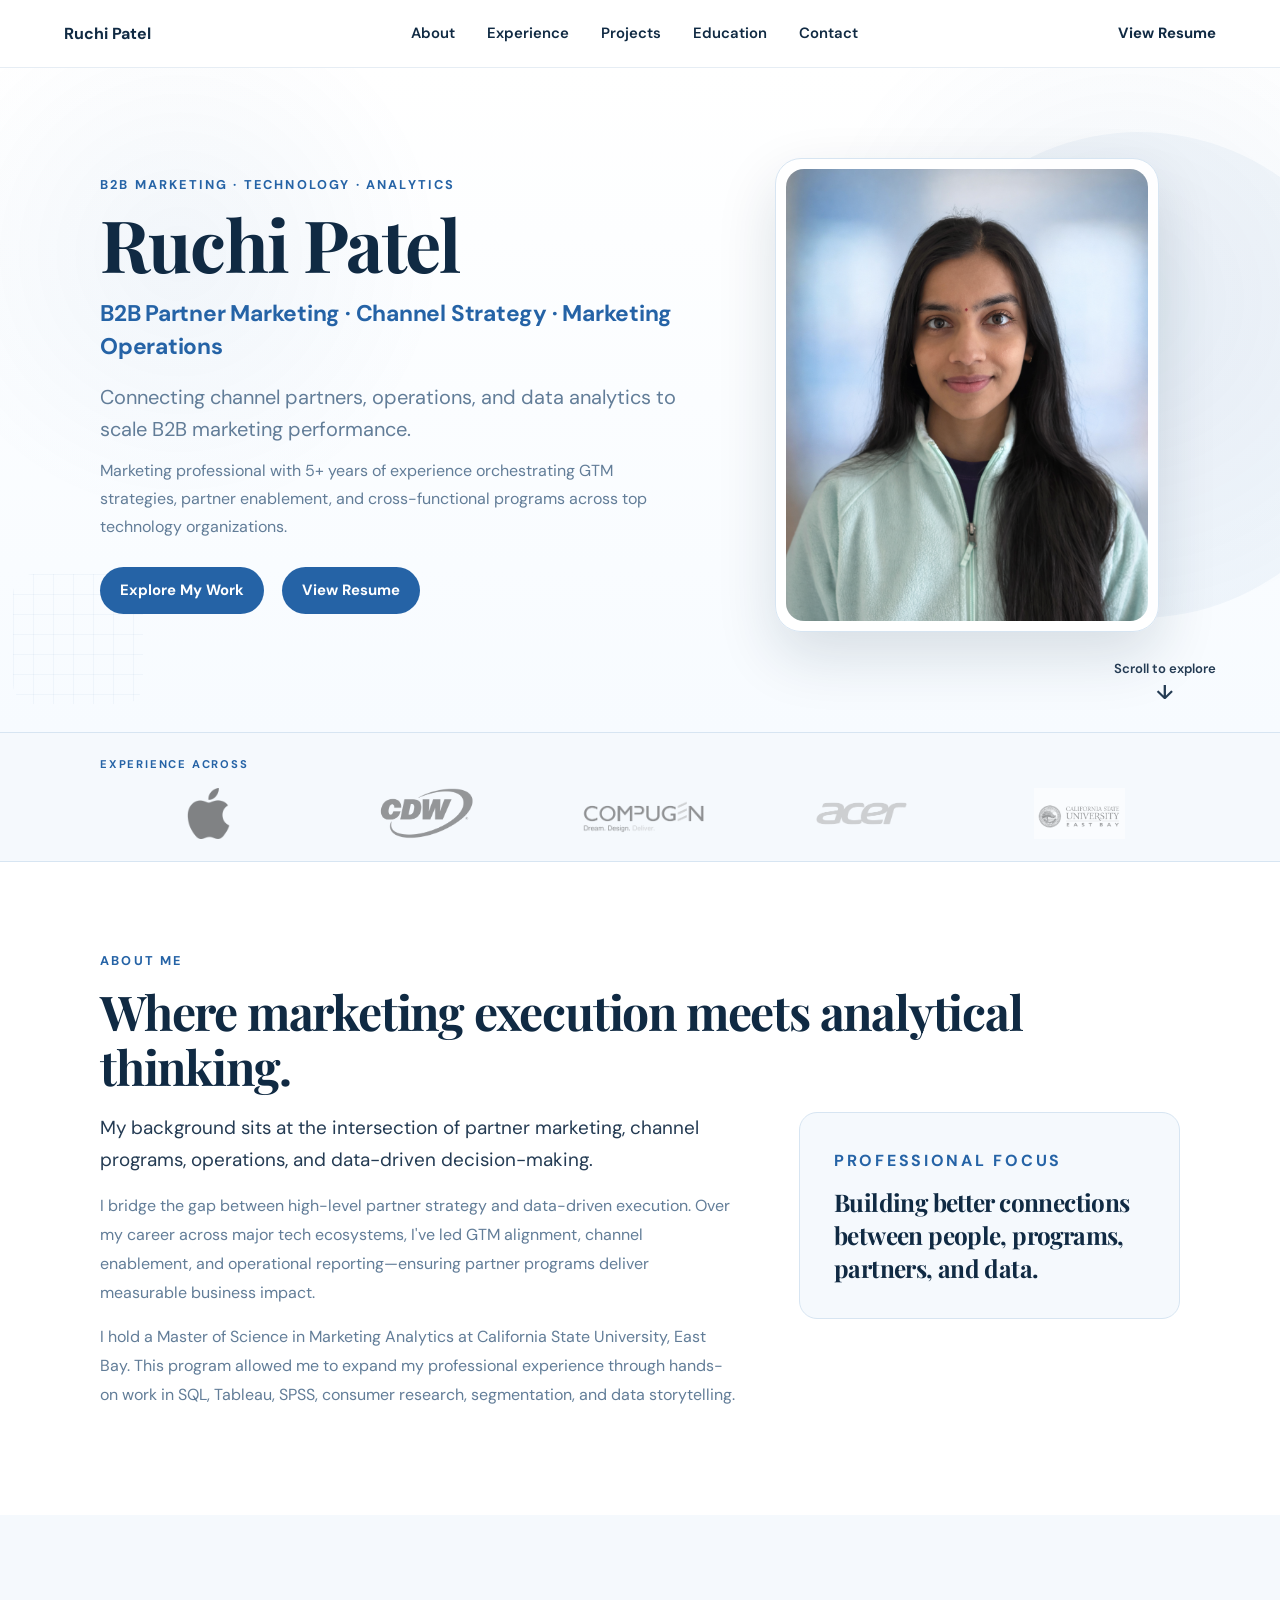
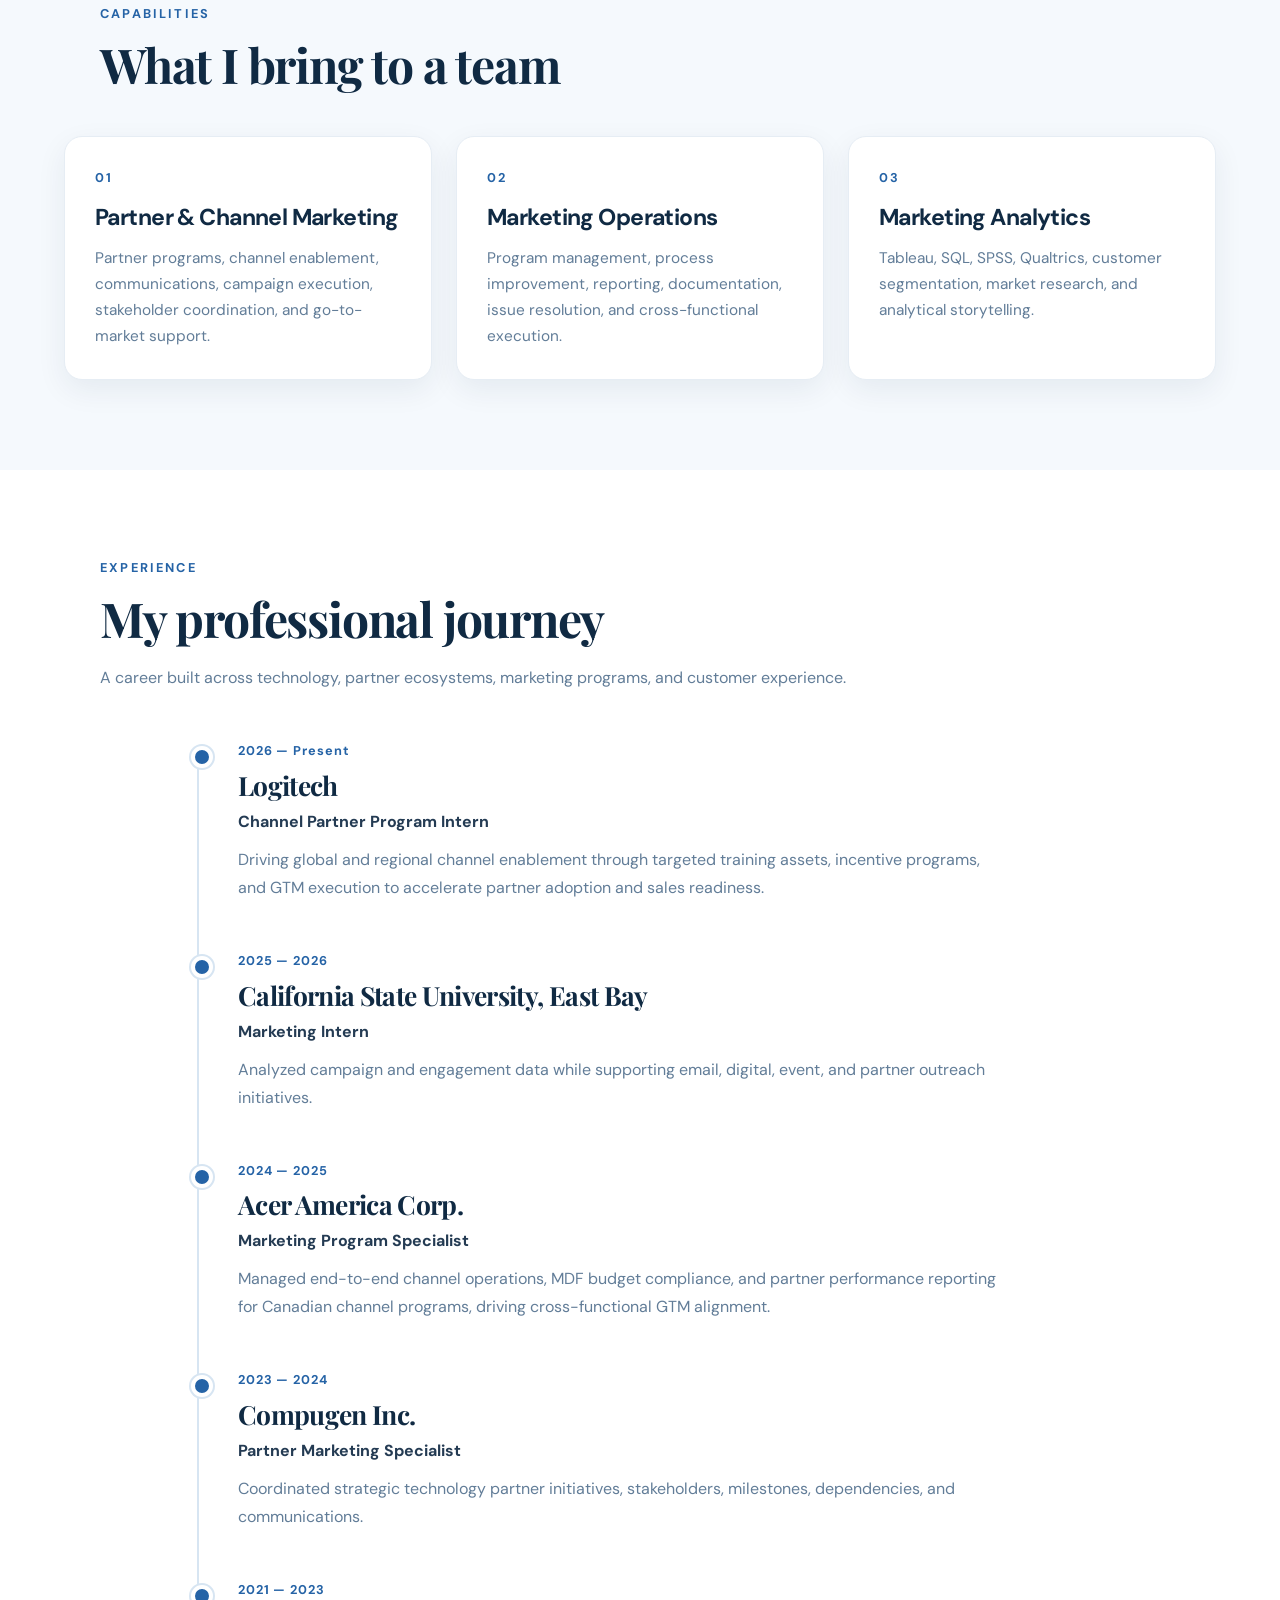
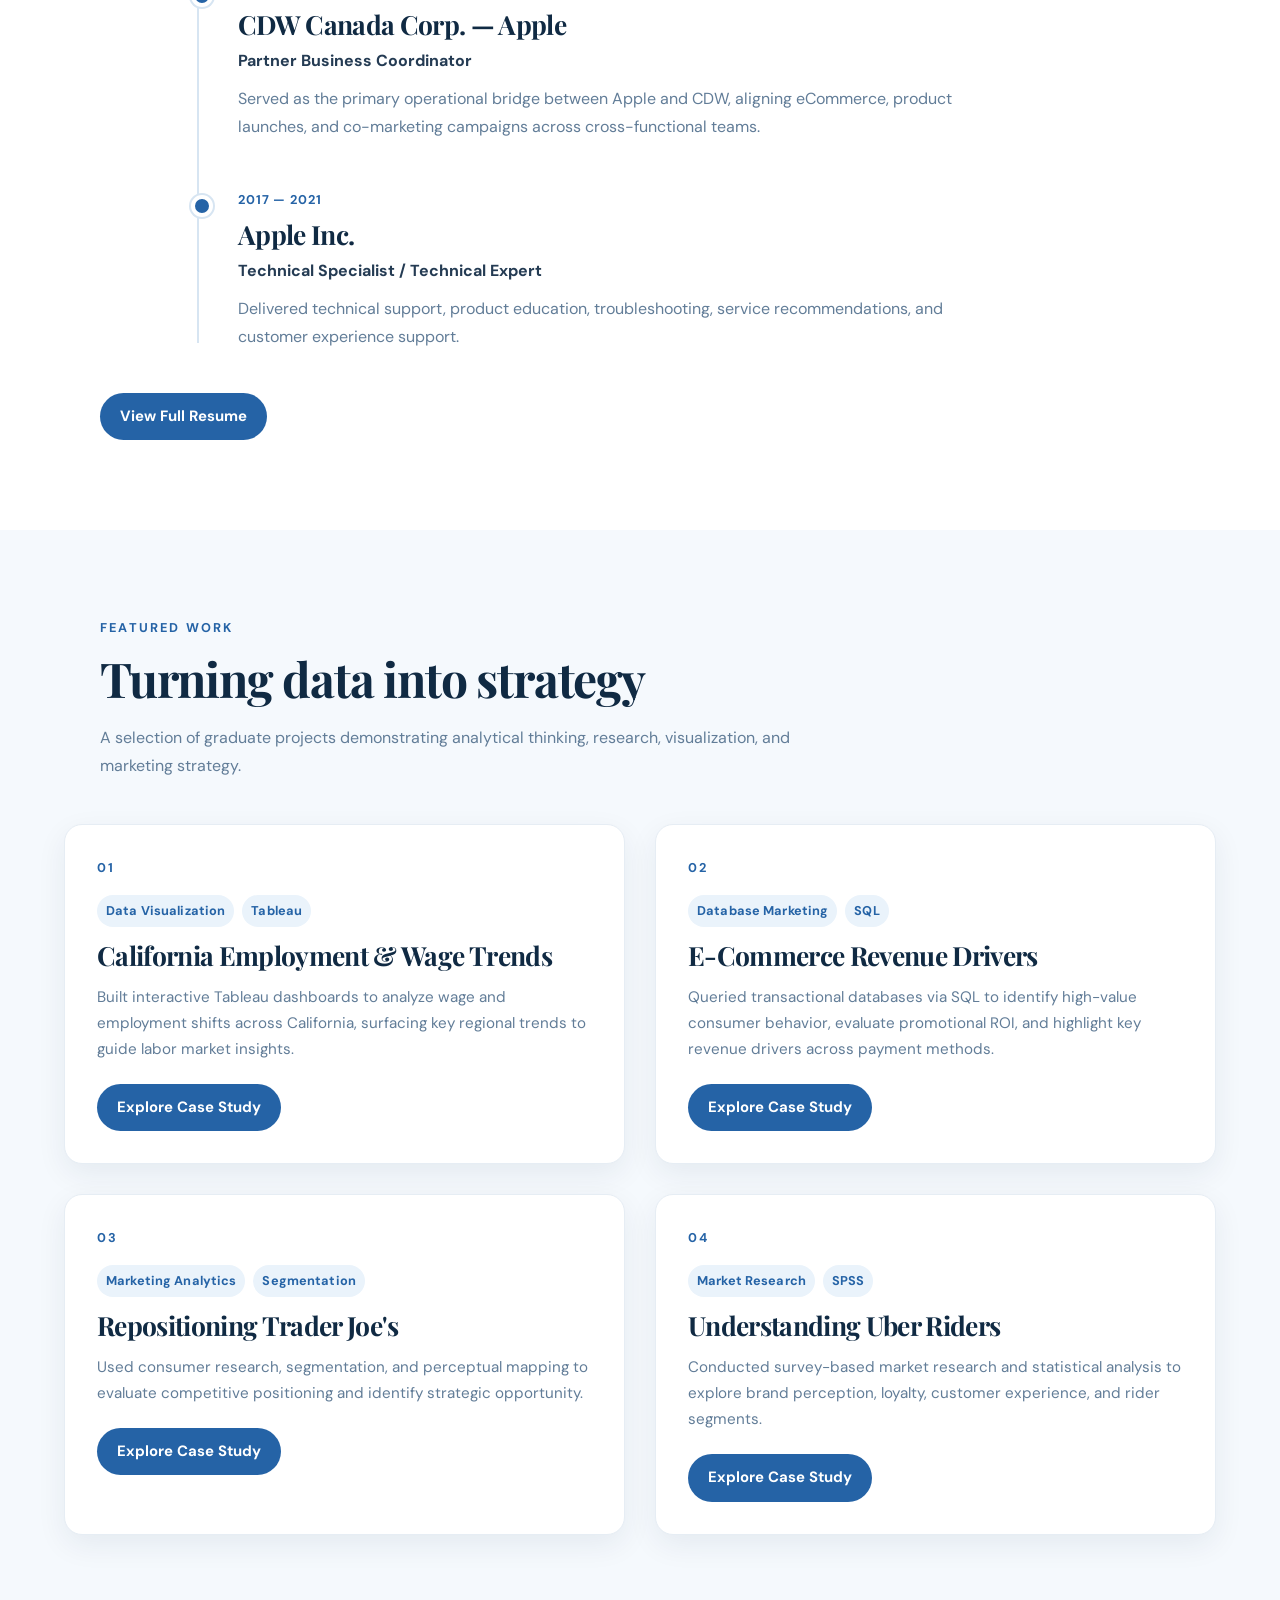
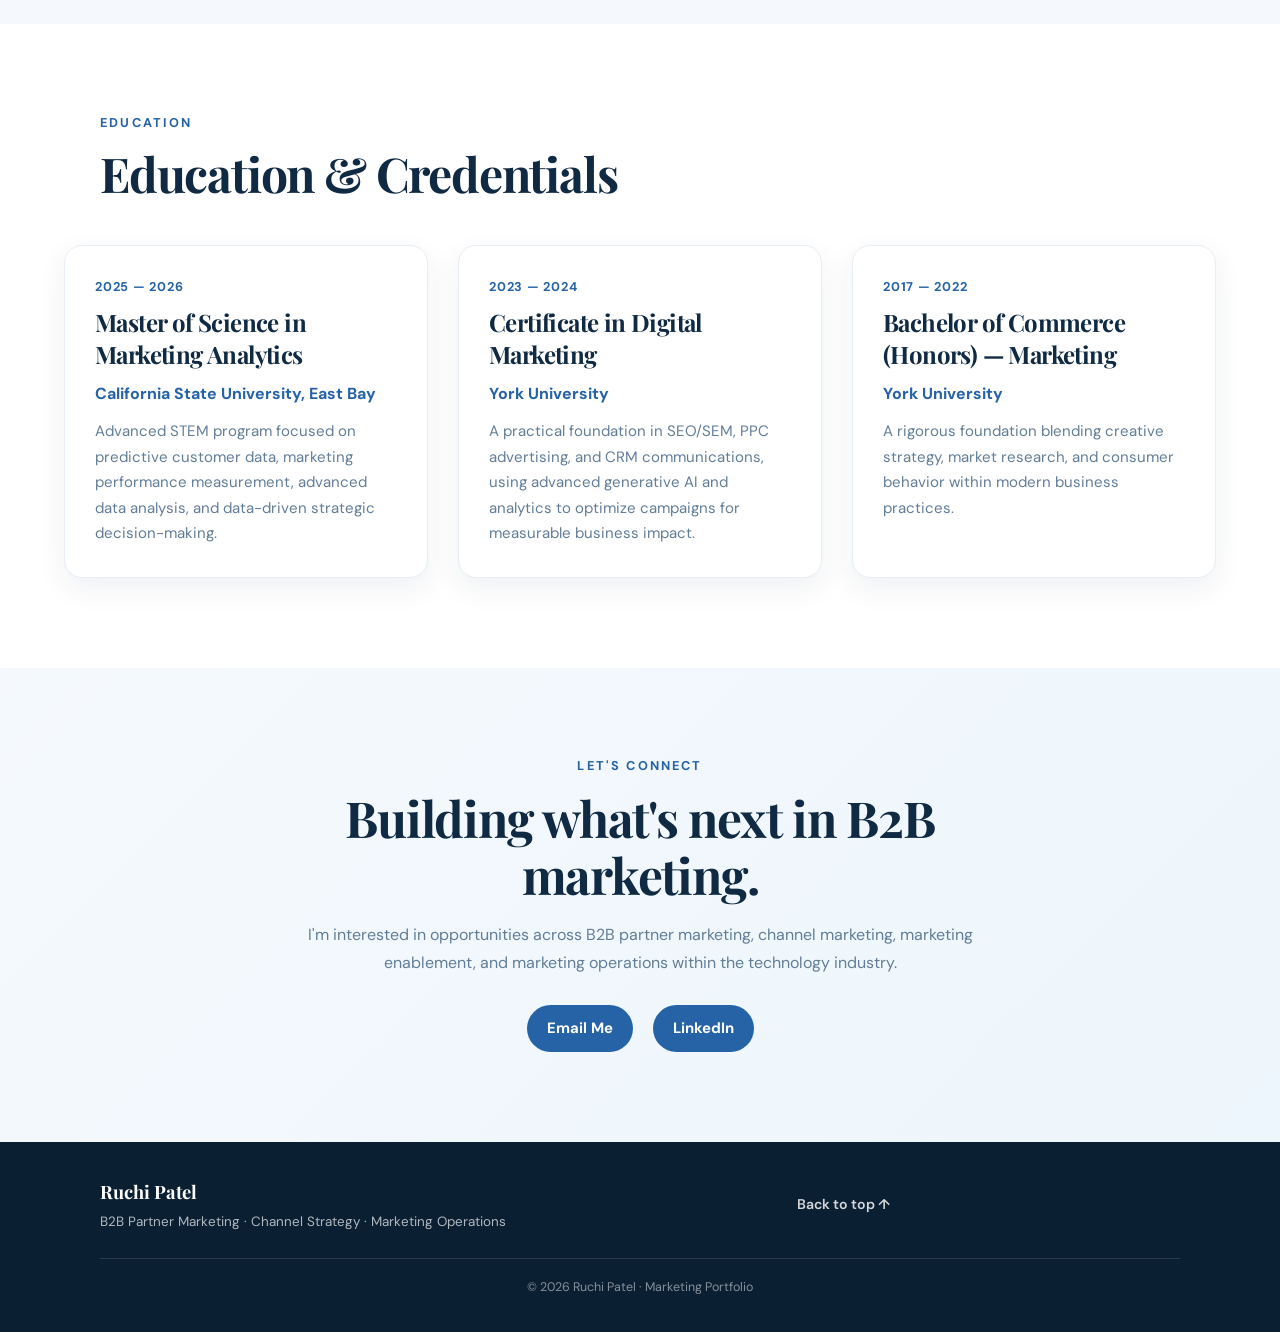
==== commit e4bf1b88: "csueb jpg" ====
--- a/index.html
+++ b/index.html
@@ -225,7 +225,7 @@
 
                 <div class="company-logo">
                     <img
-                        src="images/companies/csueb.png"
+                        src="images/companies/csueb.jpg"
                         alt="California State University, East Bay"
                     >
                 </div>
@@ -274,7 +274,7 @@
 
                 <div class="company-logo">
                     <img
-                        src="images/companies/csueb.png"
+                        src="images/companies/csueb.jpg"
                         alt=""
                         aria-hidden="true"
                     >
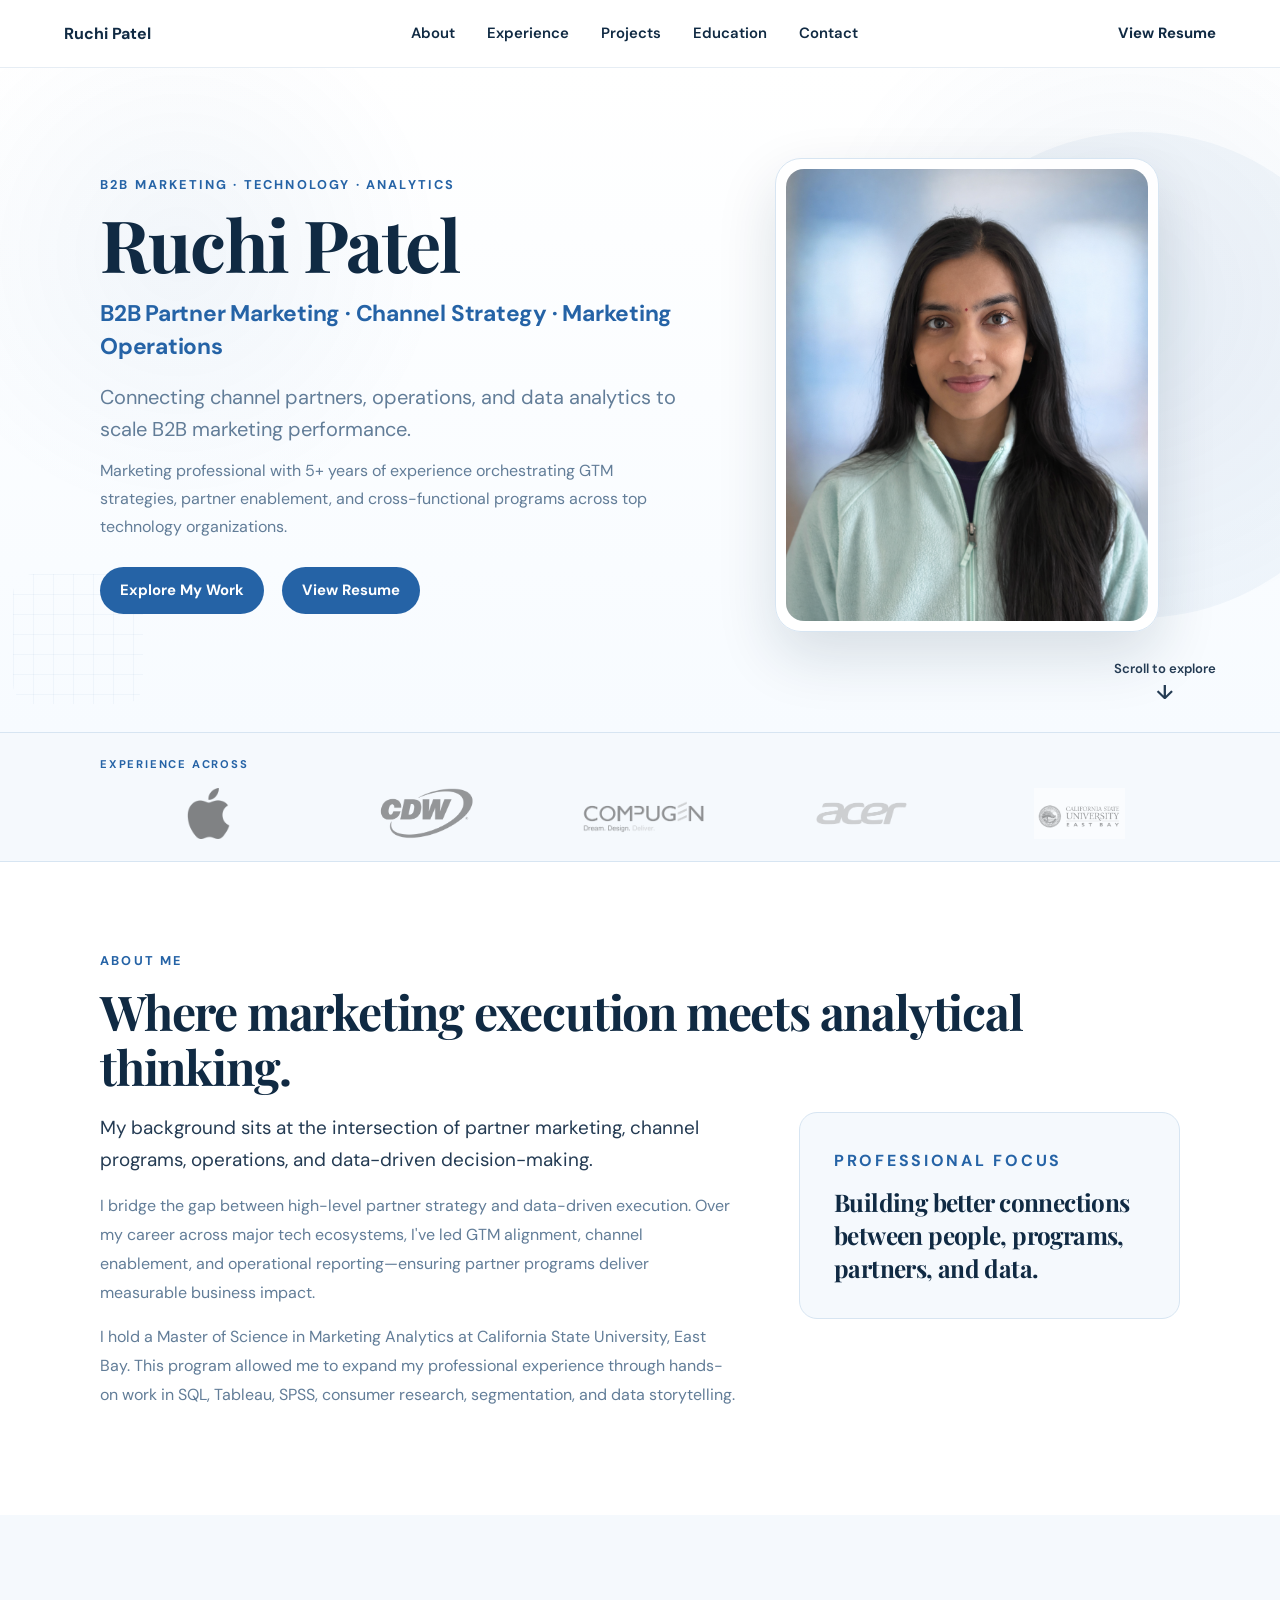
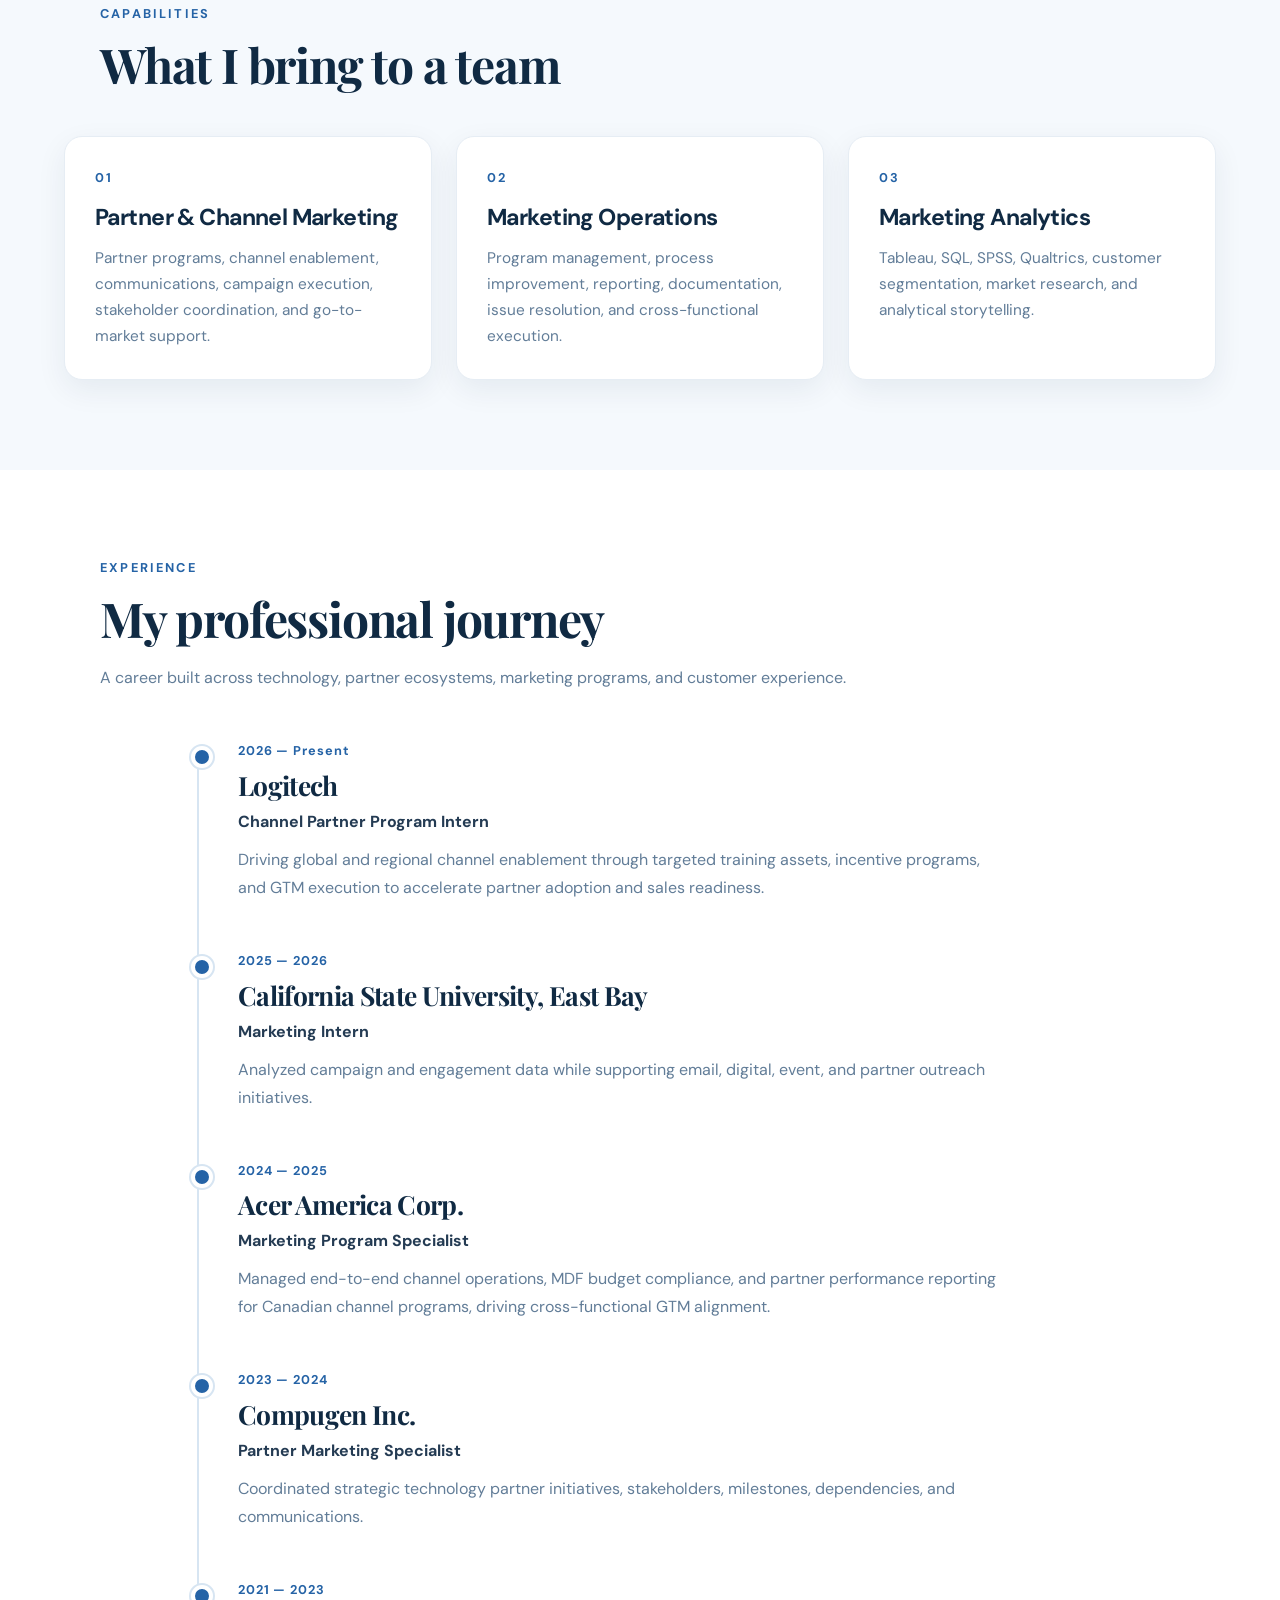
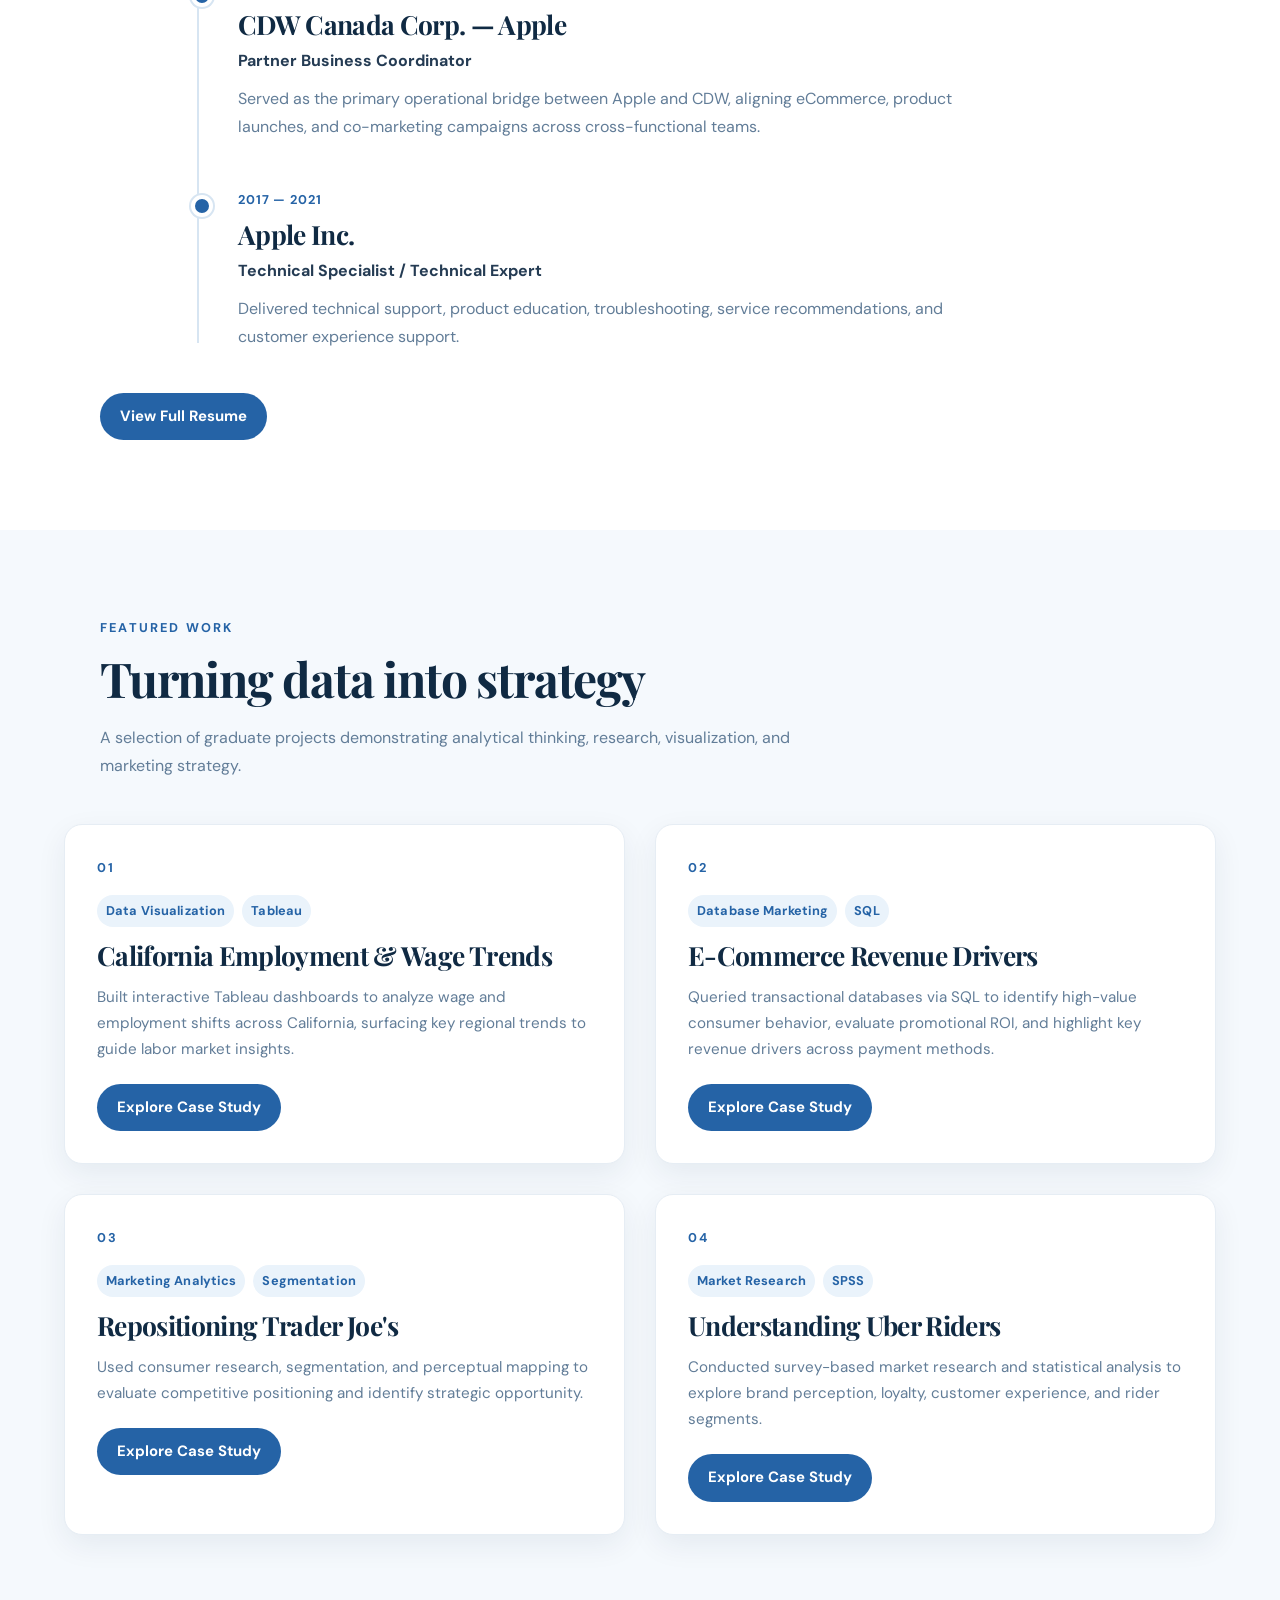
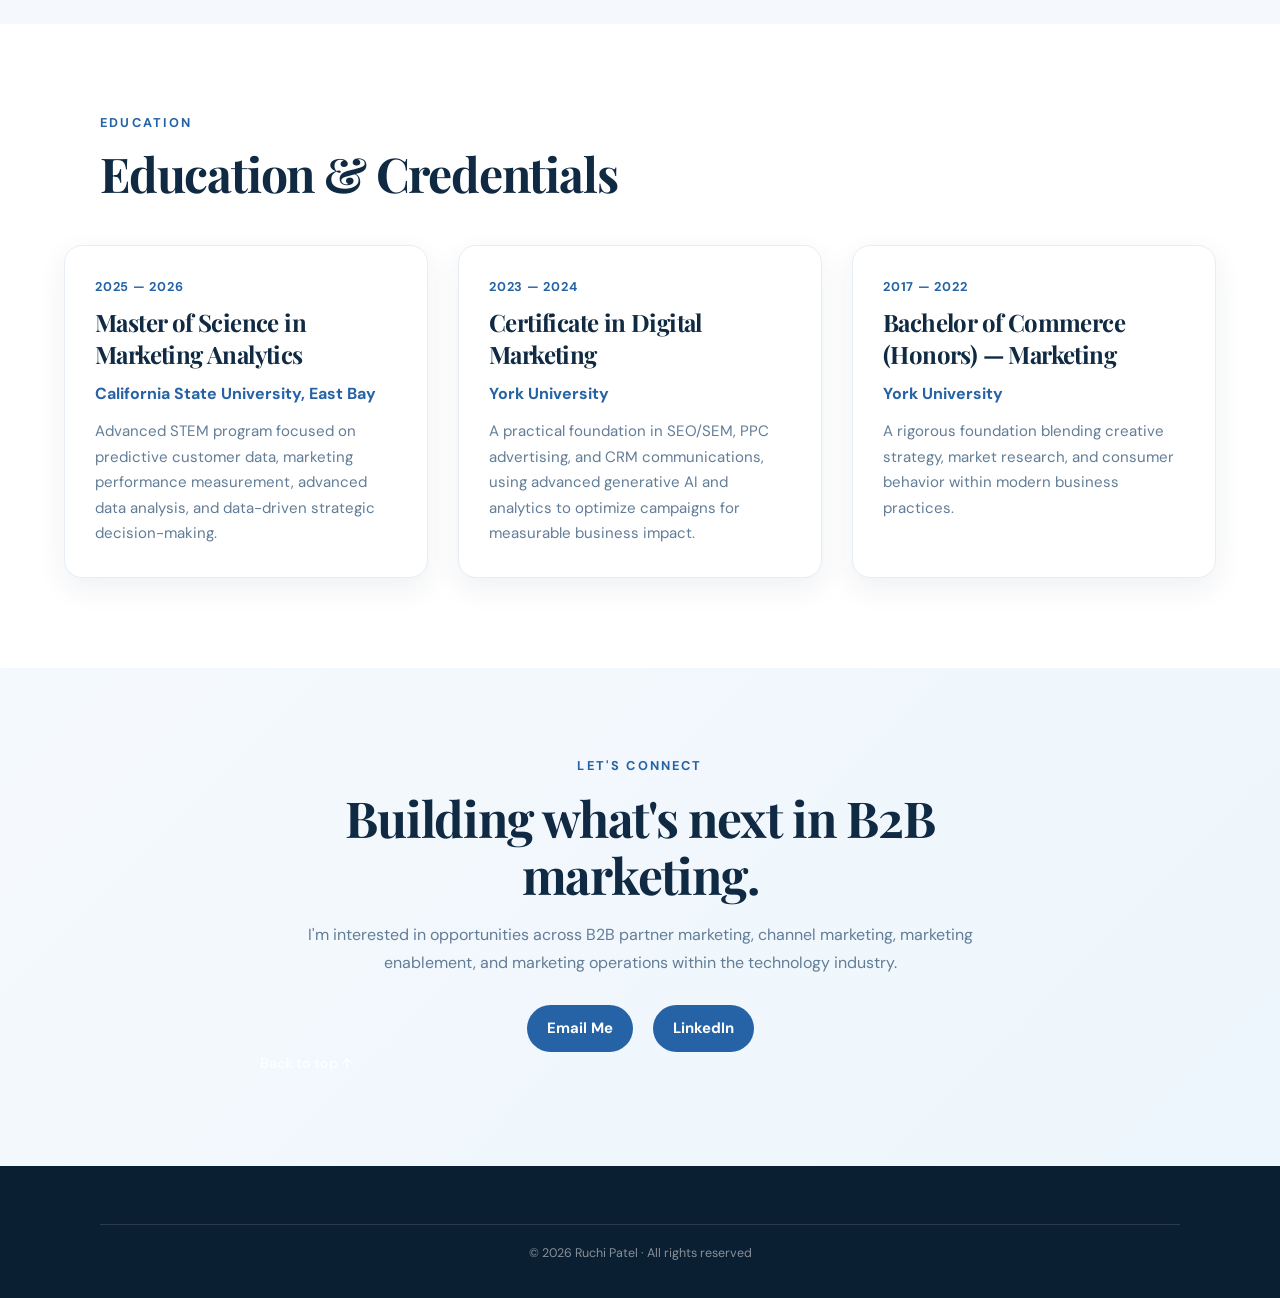
==== commit 1a1fce27: "Update index.html" ====
--- a/index.html
+++ b/index.html
@@ -1034,7 +1034,13 @@
                 </a>
 
             </div>
-
+ <div class="footer-links">
+
+                <a href="#home">
+                    Back to top ↑
+
+            </div>
+            
         </div>
 
     </section>
@@ -1047,33 +1053,8 @@
 
     <footer>
 
-        <div class="footer-inner">
-
-            <div>
-
-                <strong>
-                    Ruchi Patel
-                </strong>
-
-                <p>
-                    B2B Partner Marketing · Channel Strategy · Marketing Operations
-                </p>
-
-            </div>
-
-
-            <div class="footer-links">
-
-                <a href="#home">
-                    Back to top ↑
-
-            </div>
-
-        </div>
-
-
         <p class="footer-copyright">
-            © 2026 Ruchi Patel · Marketing Portfolio
+            © 2026 Ruchi Patel · All rights reserved
         </p>
 
     </footer>
--- a/style.css
+++ b/style.css
@@ -2061,3 +2061,232 @@
     }
 
 }
+/* =========================================================
+   CASE STUDY HERO REFINEMENT
+   ========================================================= */
+
+.case-study-hero {
+    min-height: clamp(500px, 58vh, 620px);
+    padding:
+        clamp(60px, 7vw, 88px)
+        0;
+}
+
+.case-study-hero > div {
+    width: var(--content-width);
+    max-width: 1080px;
+    margin: 0 auto;
+}
+
+.back-link {
+    display: inline-block;
+    margin-bottom: 28px;
+
+    color: var(--text-soft);
+    font-size: 0.9rem;
+    font-weight: 600;
+}
+
+.back-link:hover {
+    color: var(--blue);
+}
+
+.case-study-hero .eyebrow {
+    margin-bottom: 12px;
+}
+
+.case-study-hero .project-tags {
+    margin-bottom: 18px;
+}
+
+.case-study-hero h1 {
+    max-width: 900px;
+
+    margin-bottom: 20px;
+
+    font-size:
+        clamp(3rem, 5vw, 4.7rem);
+
+    line-height: 1.04;
+}
+
+.case-study-hero-lede {
+    max-width: 760px;
+
+    margin-bottom: 34px;
+
+    font-size:
+        clamp(1rem, 0.35vw + 0.9rem, 1.12rem);
+
+    line-height: 1.75;
+}
+
+.case-study-meta {
+    width: 100%;
+
+    display: grid;
+
+    grid-template-columns:
+        repeat(4, minmax(0, 1fr));
+
+    gap: 0;
+
+    max-width: 900px;
+
+    padding-top: 22px;
+
+    border-top:
+        1px solid var(--blue-border);
+}
+
+.case-study-meta > div {
+    padding-right: 24px;
+
+    border-right:
+        1px solid var(--blue-border);
+}
+
+.case-study-meta > div:not(:first-child) {
+    padding-left: 24px;
+}
+
+.case-study-meta > div:last-child {
+    border-right: none;
+}
+
+.case-study-meta span {
+    display: block;
+
+    margin-bottom: 4px;
+
+    color: var(--text-soft);
+
+    font-size: 0.72rem;
+
+    font-weight: 700;
+
+    letter-spacing: 0.12em;
+
+    text-transform: uppercase;
+}
+
+.case-study-meta strong {
+    color: var(--navy);
+
+    font-size: 0.95rem;
+
+    font-weight: 700;
+}
+
+@media (max-width: 700px) {
+
+    .case-study-hero {
+        min-height: auto;
+    }
+
+    .case-study-meta {
+        grid-template-columns:
+            repeat(2, minmax(0, 1fr));
+
+        row-gap: 20px;
+    }
+
+    .case-study-meta > div:nth-child(2) {
+        border-right: none;
+    }
+
+    .case-study-meta > div:nth-child(3) {
+        padding-left: 0;
+    }
+
+    .case-study-meta > div:nth-child(4) {
+        border-right: none;
+    }
+
+}
+/* =========================================================
+   CASE STUDY PROJECT NAVIGATION
+   ========================================================= */
+
+.project-navigation {
+    width: var(--content-width);
+    max-width: 1080px;
+
+    margin: 0 auto;
+
+    display: flex;
+    align-items: center;
+    justify-content: space-between;
+
+    gap: 30px;
+}
+
+.project-navigation-all {
+    color: var(--text-soft);
+
+    font-size: 0.92rem;
+    font-weight: 600;
+}
+
+.project-navigation-all:hover {
+    color: var(--blue);
+}
+
+.project-navigation-next {
+    display: flex;
+    flex-direction: column;
+    align-items: flex-end;
+
+    color: var(--navy);
+
+    font-family:
+        "Playfair Display",
+        Georgia,
+        serif;
+
+    font-size: 1.15rem;
+    font-weight: 600;
+
+    text-align: right;
+}
+
+.project-navigation-next span {
+    margin-bottom: 5px;
+
+    color: var(--blue);
+
+    font-family:
+        "DM Sans",
+        Arial,
+        sans-serif;
+
+    font-size: 0.7rem;
+    font-weight: 700;
+
+    letter-spacing: 0.13em;
+}
+
+.project-navigation-next:hover {
+    color: var(--blue);
+}
+
+
+/* Mobile */
+
+@media (max-width: 700px) {
+
+    .project-navigation {
+        flex-direction: column;
+
+        align-items: flex-start;
+
+        gap: 24px;
+    }
+
+    .project-navigation-next {
+        align-items: flex-start;
+
+        text-align: left;
+    }
+
+}
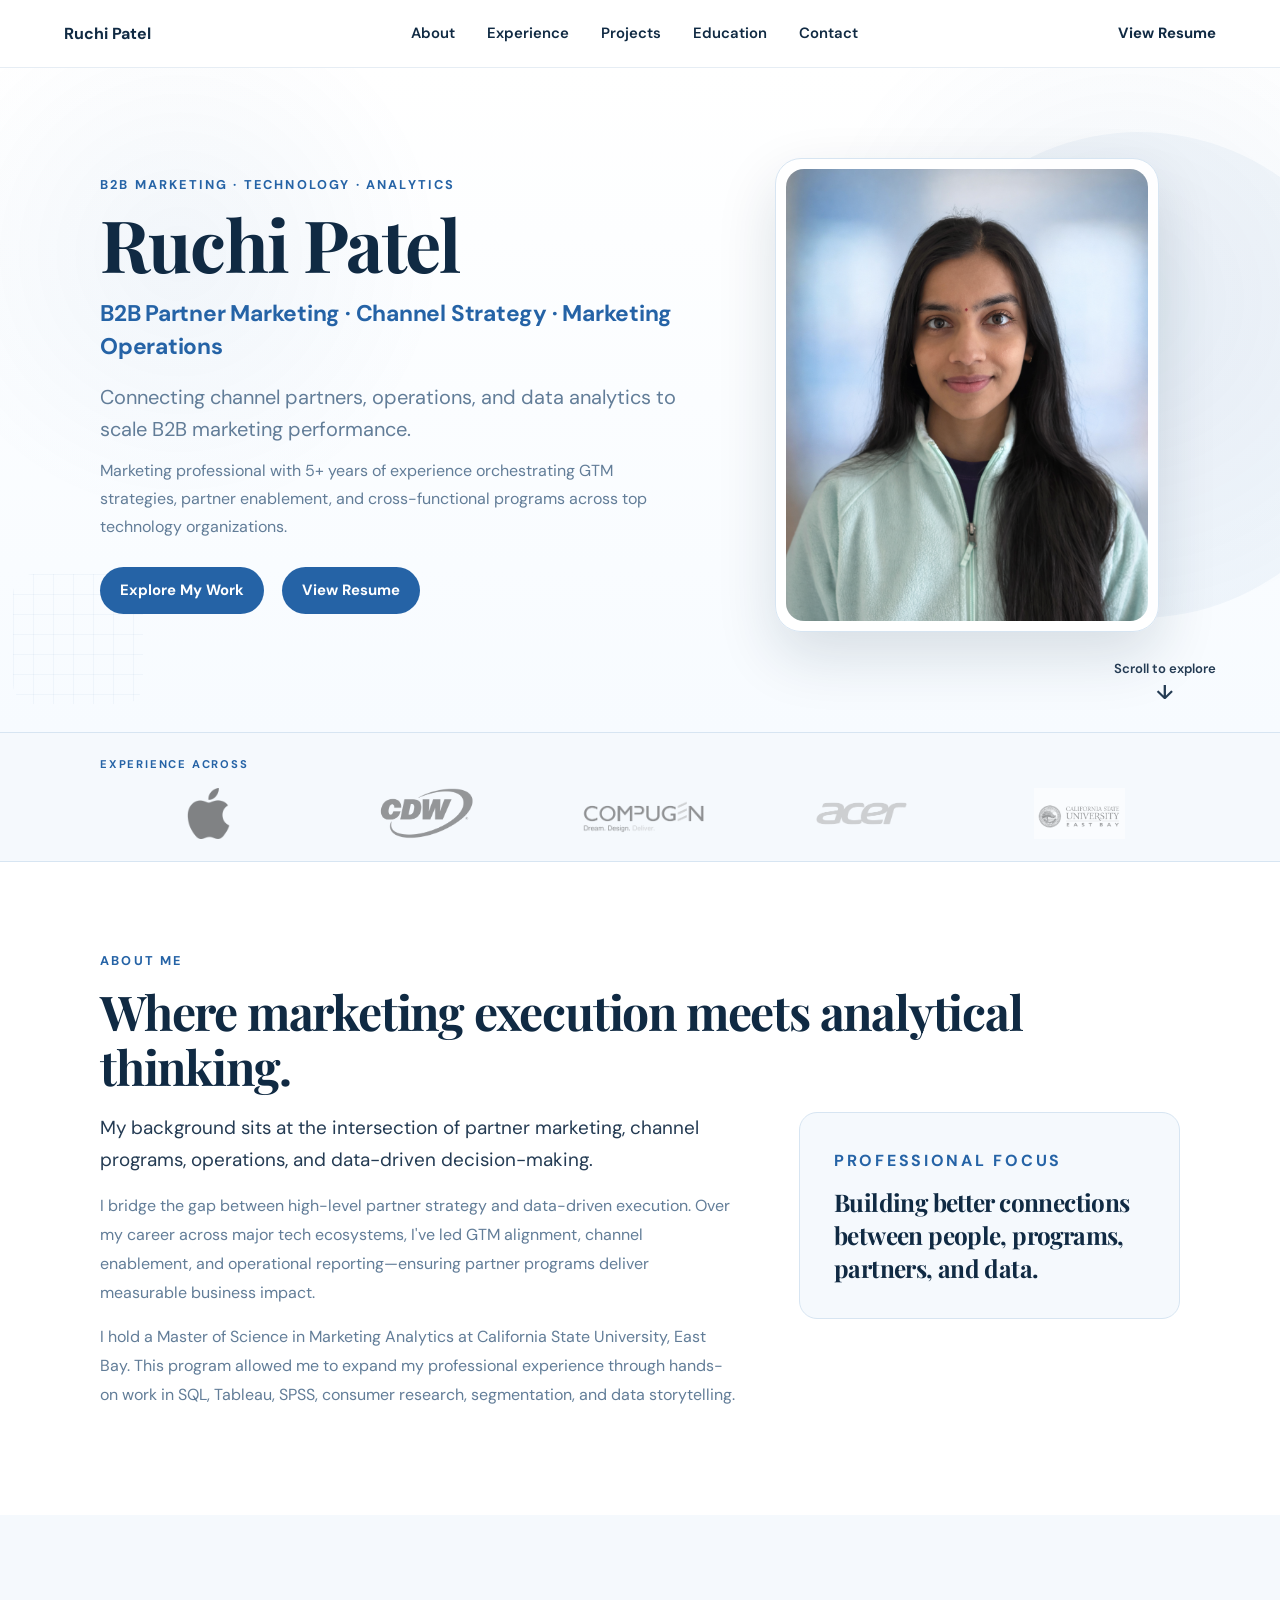
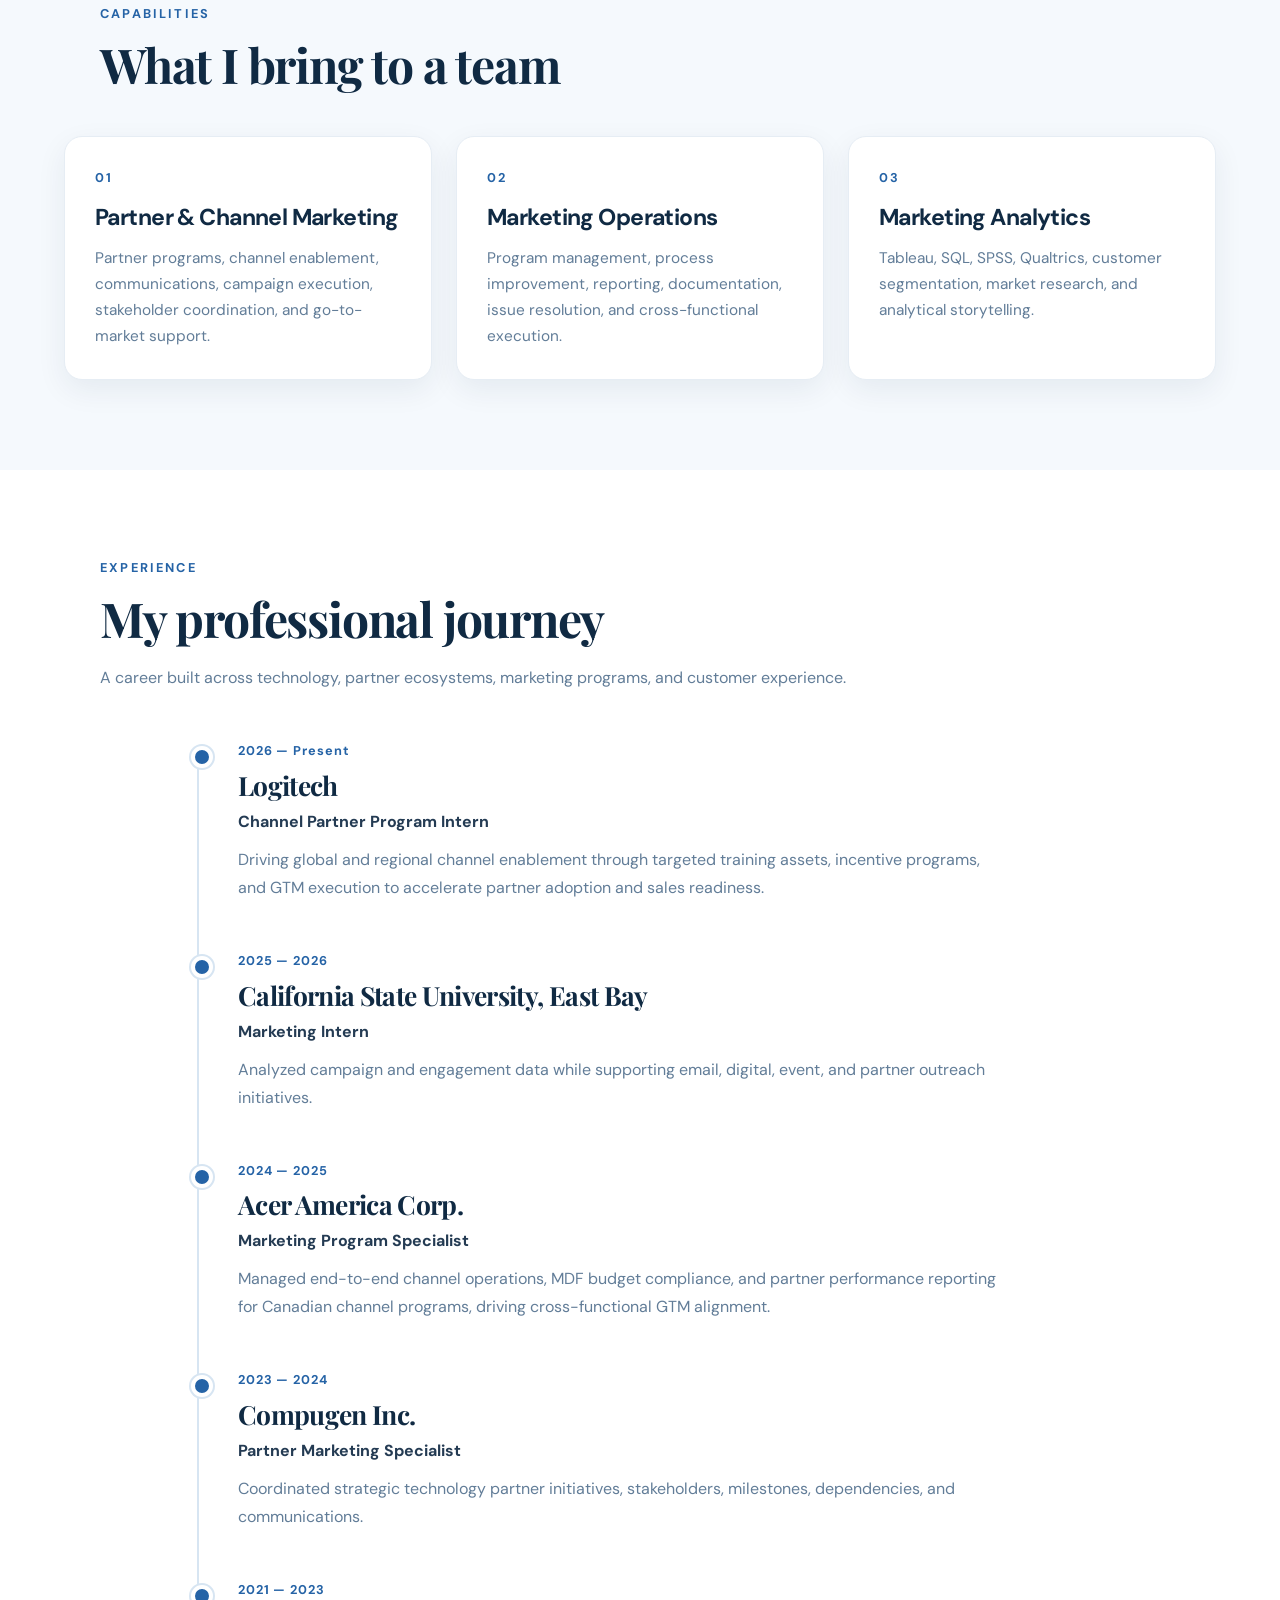
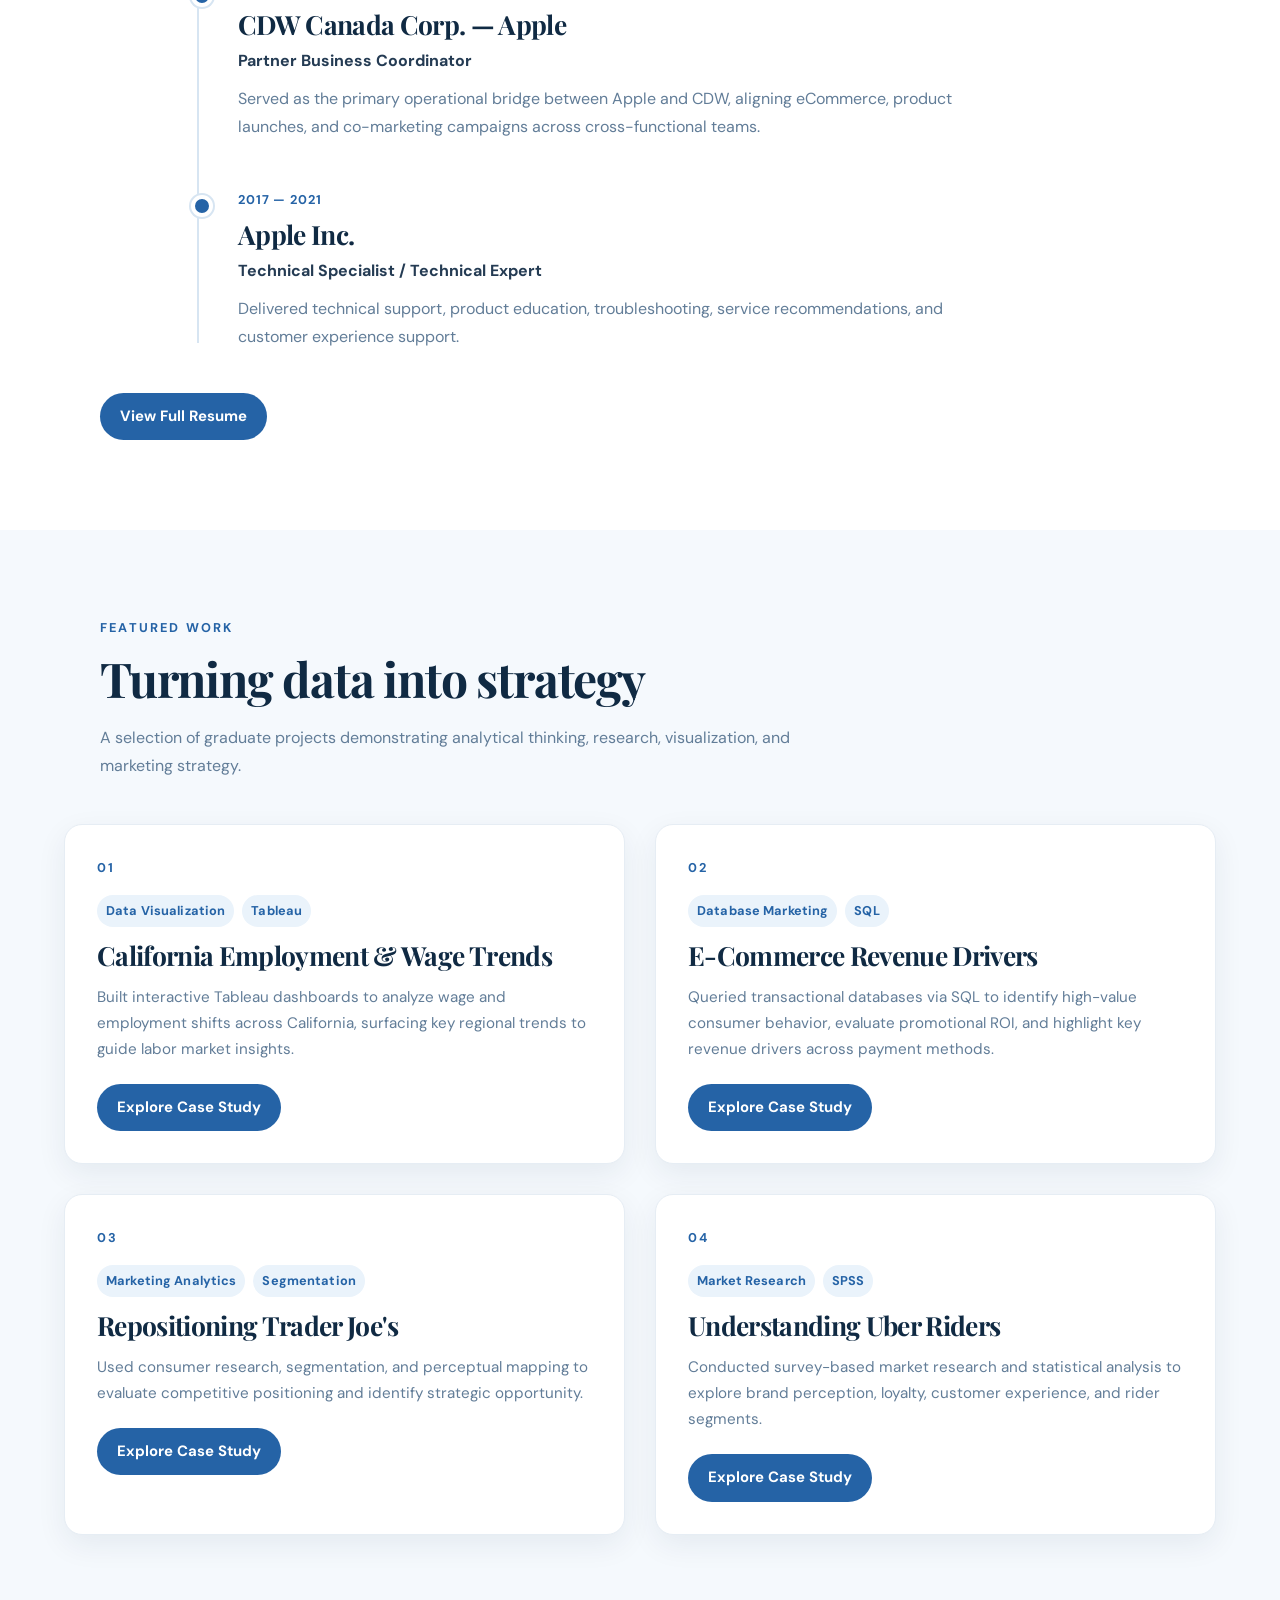
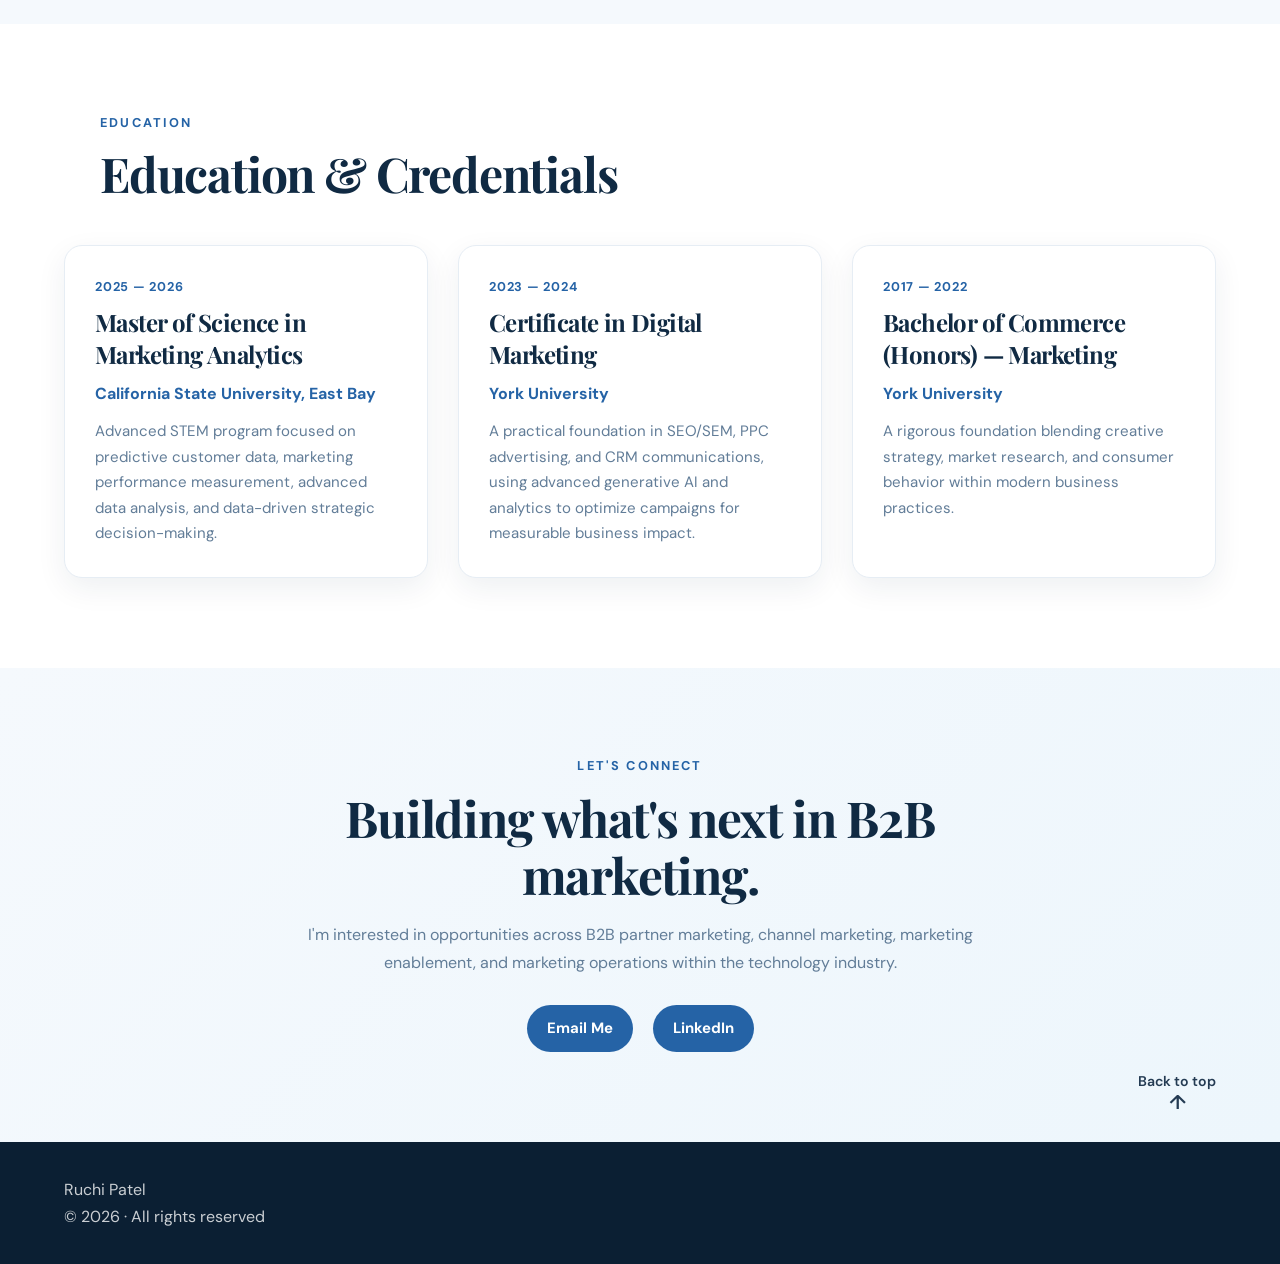
==== commit 6c2bcca6: "updated footer" ====
--- a/index.html
+++ b/index.html
@@ -1036,8 +1036,14 @@
             </div>
  <div class="footer-links">
 
-                <a href="#home">
-                    Back to top ↑
+               <a
+    href="#home"
+    class="back-to-top"
+    aria-label="Back to top"
+>
+    <span>Back to top</span>
+    <span class="back-to-top-arrow">↑</span>
+</a>
 
             </div>
             
@@ -1051,13 +1057,21 @@
          FOOTER
     ====================================================== -->
 
-    <footer>
-
-        <p class="footer-copyright">
-            © 2026 Ruchi Patel · All rights reserved
-        </p>
-
-    </footer>
+   <footer class="site-footer">
+
+    <div class="site-footer-content">
+
+        <div class="site-footer-name">
+            Ruchi Patel
+        </div>
+
+        <div class="site-footer-copyright">
+            © 2026 · All rights reserved
+        </div>
+
+    </div>
+
+</footer>
 
 
 
--- a/style.css
+++ b/style.css
@@ -2290,3 +2290,99 @@
     }
 
 }
+/* =========================================================
+   BACK TO TOP
+   Matches homepage "Scroll to explore"
+   ========================================================= */
+
+.contact-section {
+    position: relative;
+}
+
+.back-to-top {
+    position: absolute;
+
+    right: var(--gutter);
+    bottom: 30px;
+
+    display: flex;
+    flex-direction: column;
+    align-items: center;
+
+    gap: 2px;
+
+    color: var(--text);
+
+    font-size: 0.82rem;
+    font-weight: 600;
+    line-height: 1.3;
+
+    text-decoration: none;
+}
+
+.back-to-top:hover {
+    color: var(--blue);
+}
+
+.back-to-top-arrow {
+    font-size: 1.25rem;
+    line-height: 1;
+}
+
+
+/* Mobile */
+
+@media (max-width: 700px) {
+
+    .back-to-top {
+        position: static;
+
+        width: fit-content;
+
+        margin:
+            40px auto
+            0;
+    }
+
+}
+/* Match Back to Top with Scroll to Explore */
+
+.contact-section .back-to-top,
+.contact-section .back-to-top:visited {
+    color: var(--text) !important;
+}
+
+.contact-section .back-to-top span {
+    color: var(--text) !important;
+}
+
+.contact-section .back-to-top:hover,
+.contact-section .back-to-top:hover span {
+    color: var(--blue) !important;
+}
+/* =========================================================
+   PROJECT PAGE — BACK TO PROJECTS
+   Shared across all case studies
+   ========================================================= */
+
+.case-study-hero .back-link,
+.case-study-hero .back-link:visited {
+    display: inline-flex;
+    align-items: center;
+    gap: 8px;
+
+    margin-bottom: clamp(30px, 3vw, 42px);
+
+    color: var(--navy) !important;
+
+    font-size: clamp(0.95rem, 0.25vw + 0.88rem, 1.05rem);
+    font-weight: 700;
+    line-height: 1.3;
+
+    text-decoration: none;
+}
+
+.case-study-hero .back-link:hover {
+    color: var(--blue) !important;
+    transform: translateX(-3px);
+}
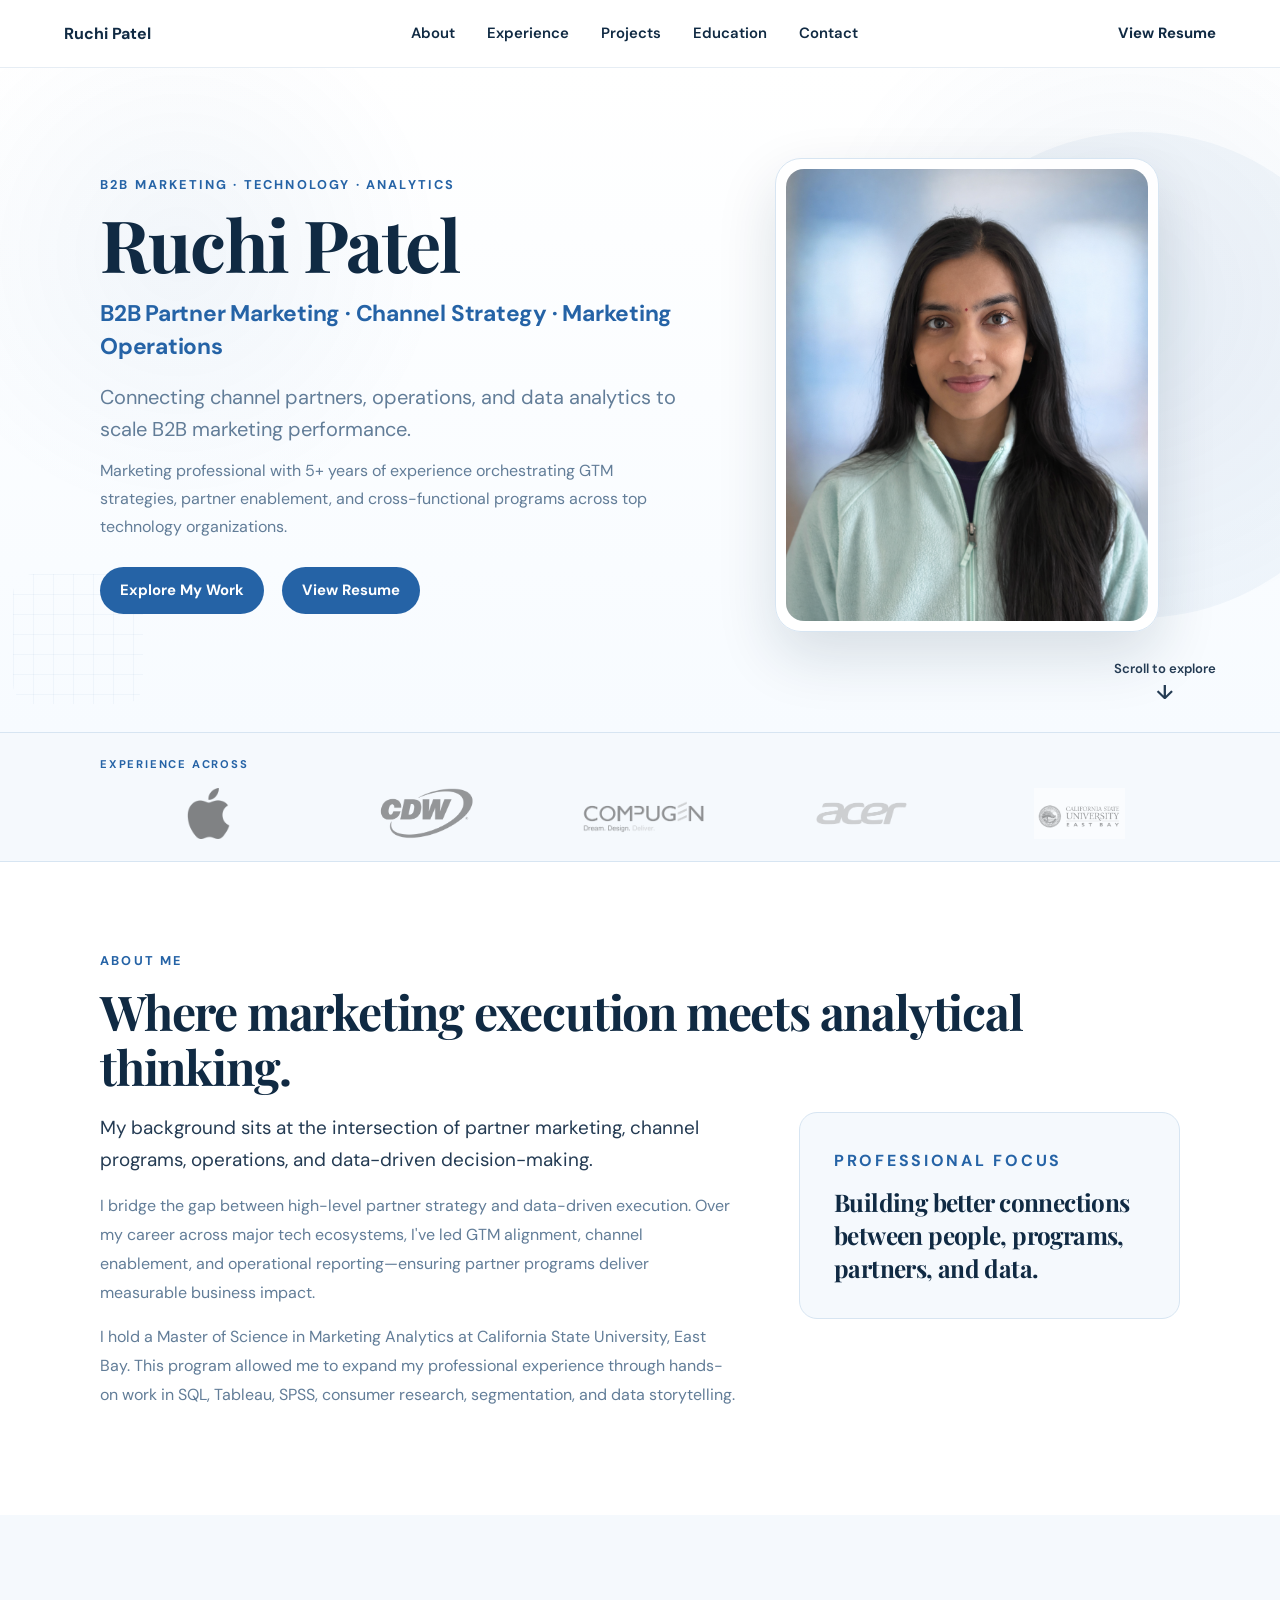
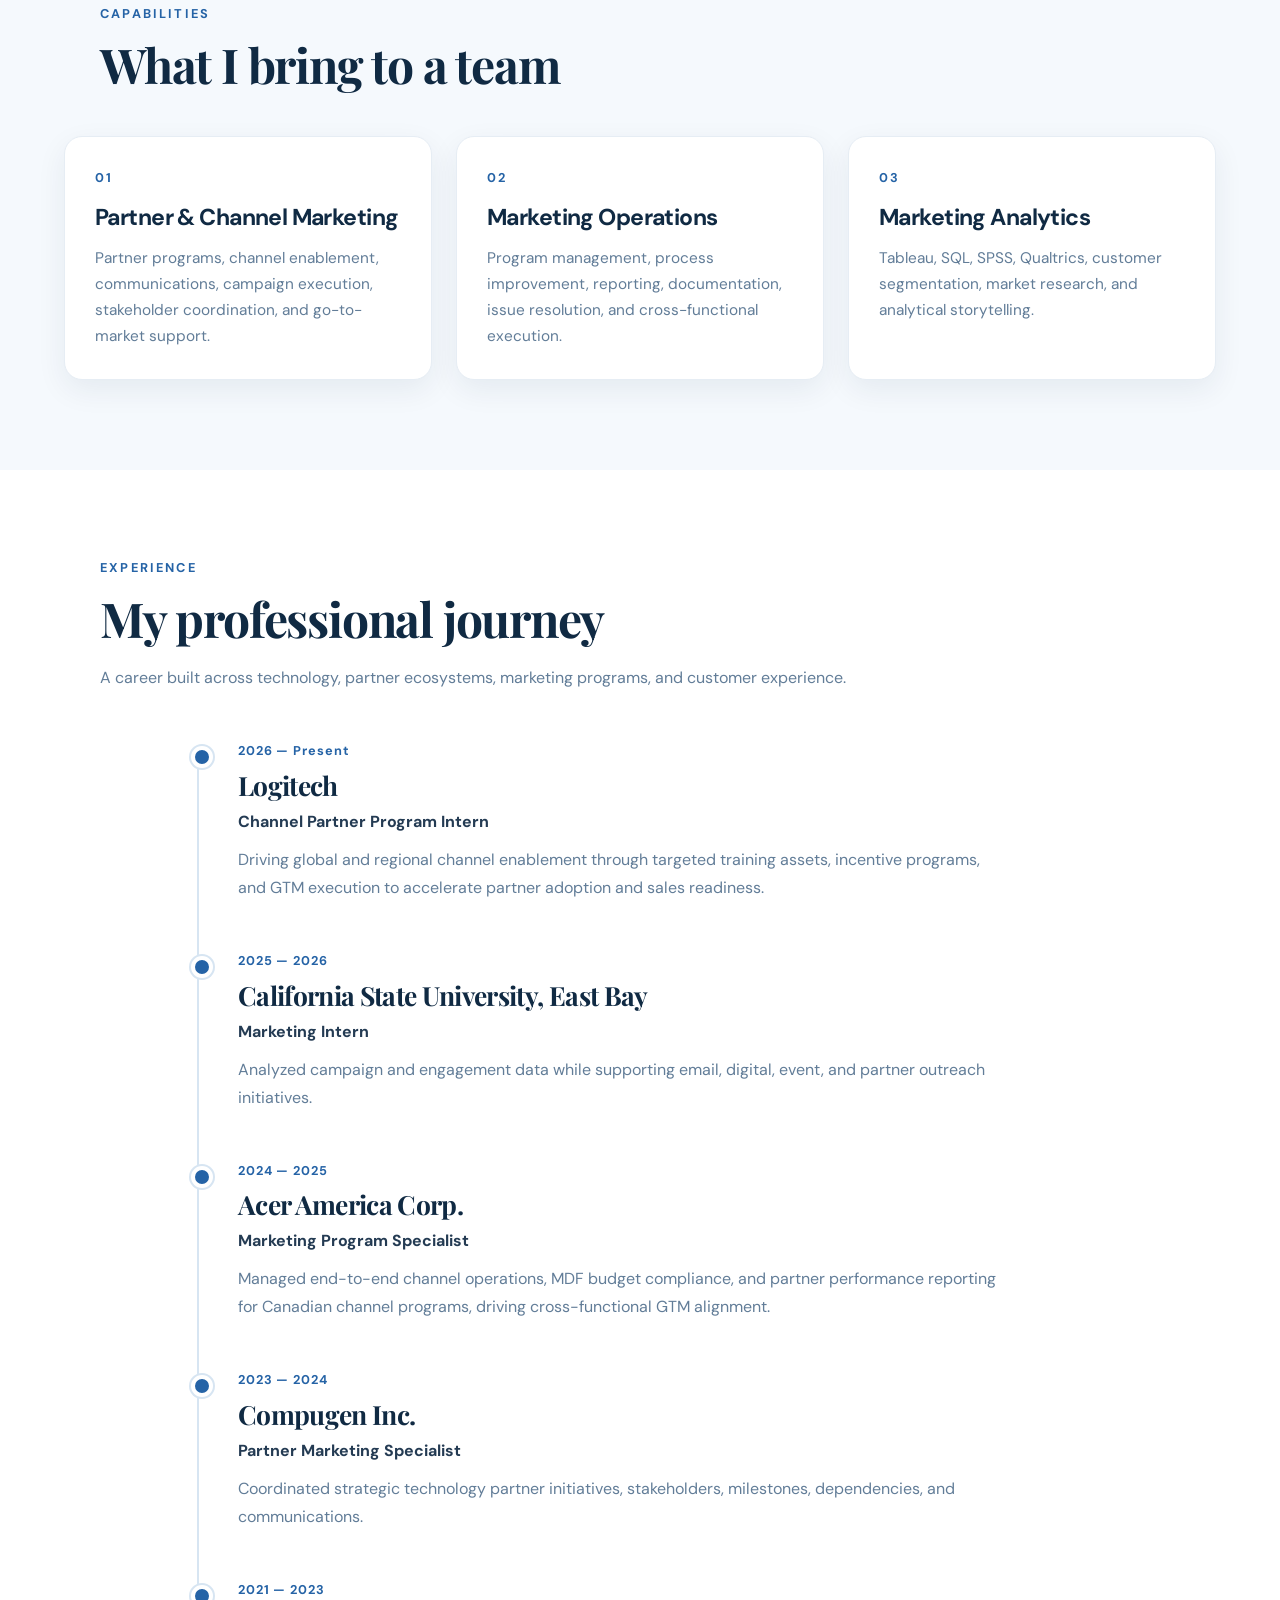
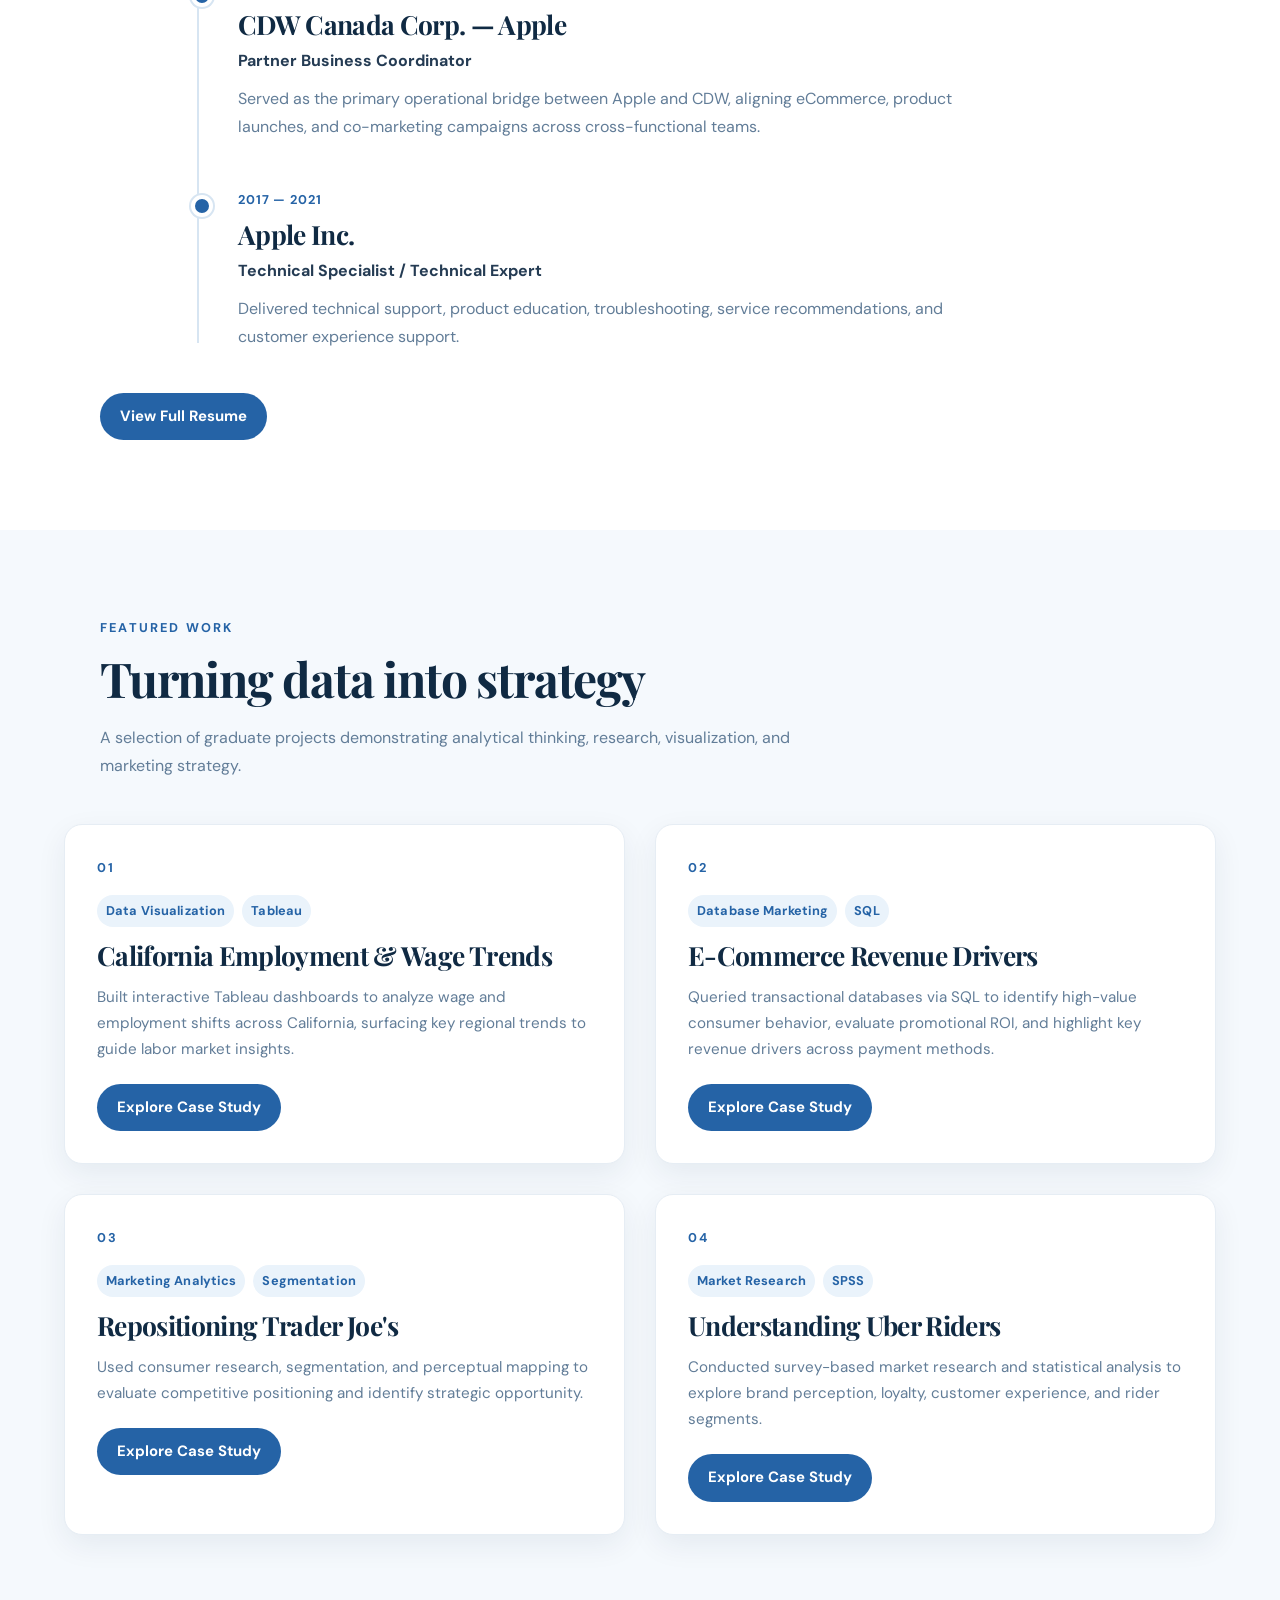
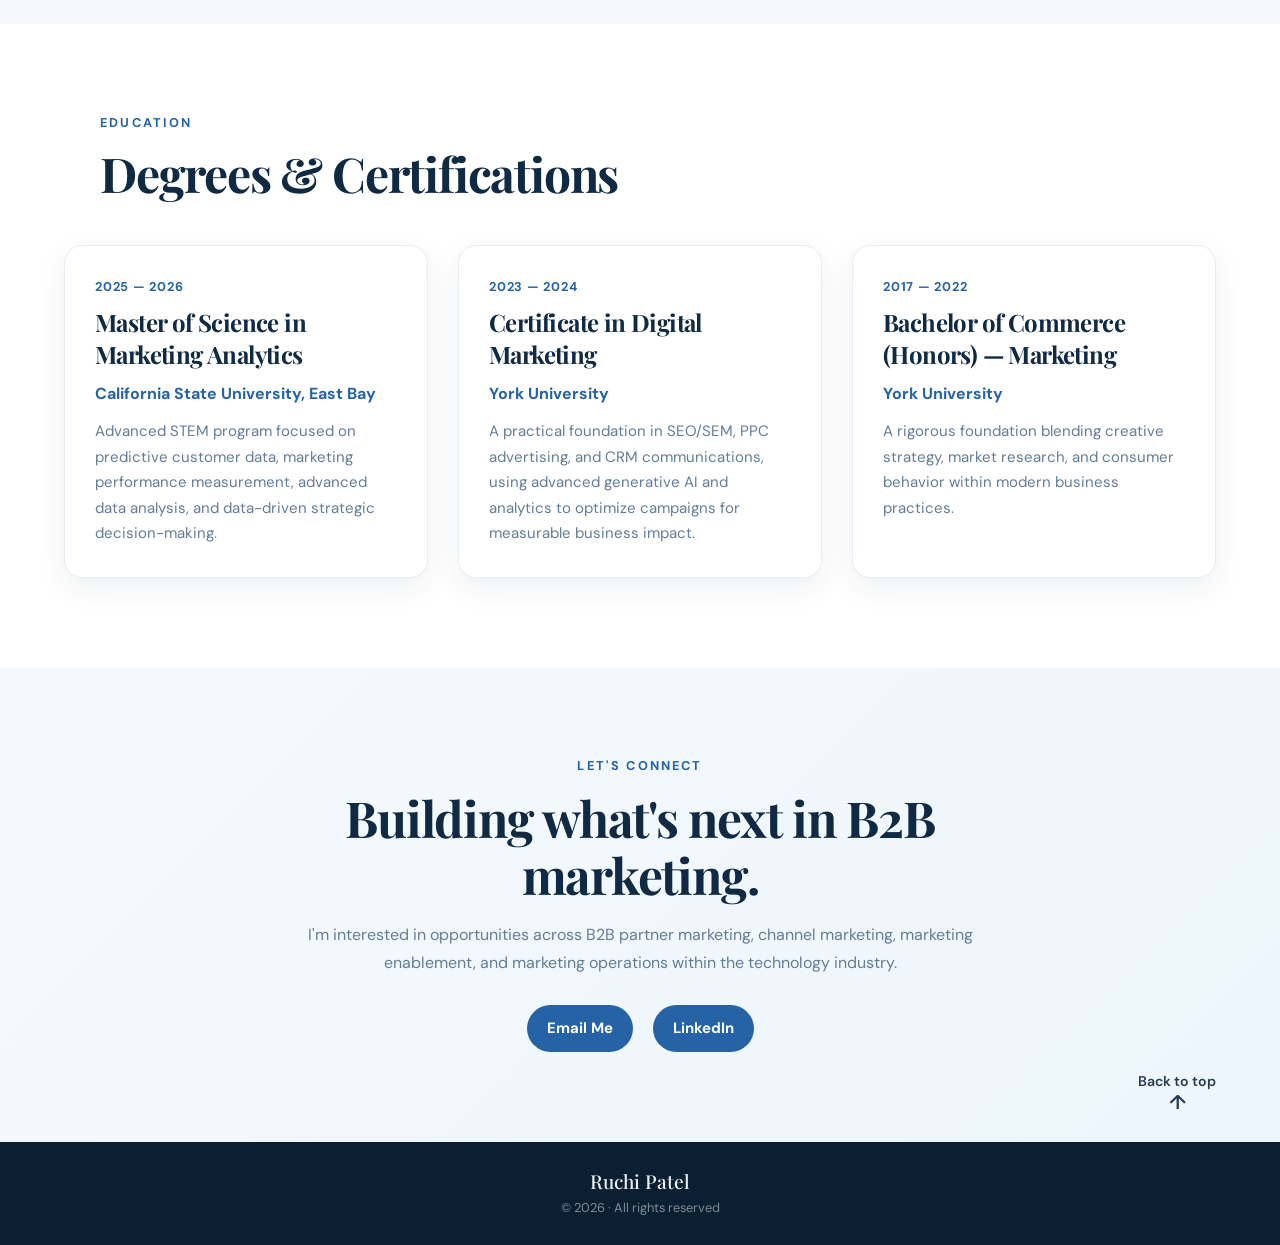
==== commit 9c17f724: "Update index.html" ====
--- a/index.html
+++ b/index.html
@@ -900,7 +900,7 @@
             </p>
 
             <h2>
-                Education &amp; Credentials
+                Degrees &amp; Certifications
             </h2>
 
         </div>
--- a/style.css
+++ b/style.css
@@ -2386,3 +2386,276 @@
     color: var(--blue) !important;
     transform: translateX(-3px);
 }
+/* =========================================================
+   GLOBAL PORTFOLIO FOOTER
+   Homepage + all project pages
+   ========================================================= */
+
+.site-footer {
+    width: 100%;
+
+    padding:
+        clamp(42px, 5vw, 58px)
+        var(--gutter);
+
+    background: var(--navy-dark);
+
+    text-align: center;
+}
+
+
+.site-footer-content {
+    width: var(--content-width);
+    max-width: 1080px;
+
+    margin: 0 auto;
+
+    display: flex;
+    flex-direction: column;
+    align-items: center;
+
+    gap: 8px;
+}
+
+
+/* Ruchi Patel */
+
+.site-footer-name {
+    color: var(--white);
+
+    font-family:
+        "Playfair Display",
+        Georgia,
+        serif;
+
+    font-size:
+        clamp(1.35rem, 0.7vw + 1.1rem, 1.65rem);
+
+    font-weight: 600;
+
+    line-height: 1.2;
+}
+
+
+/* Copyright */
+
+.site-footer-copyright {
+    color:
+        rgba(255, 255, 255, 0.58);
+
+    font-family:
+        "DM Sans",
+        Arial,
+        sans-serif;
+
+    font-size:
+        clamp(0.78rem, 0.15vw + 0.74rem, 0.86rem);
+
+    font-weight: 500;
+
+    line-height: 1.4;
+}
+/* =========================================================
+   GLOBAL FOOTER — COMPACT VERSION
+   ========================================================= */
+
+.site-footer {
+    width: 100%;
+
+    padding: 28px var(--gutter);
+
+    background: var(--navy-dark);
+
+    text-align: center;
+}
+
+
+.site-footer-content {
+    width: var(--content-width);
+    max-width: 1080px;
+
+    margin: 0 auto;
+
+    display: flex;
+    flex-direction: column;
+    align-items: center;
+
+    gap: 6px;
+}
+
+
+/* Name */
+
+.site-footer-name {
+    color: rgba(255, 255, 255, 0.92);
+
+    font-family:
+        "Playfair Display",
+        Georgia,
+        serif;
+
+    font-size: clamp(1.05rem, 0.35vw + 0.95rem, 1.2rem);
+
+    font-weight: 500;
+
+    line-height: 1.2;
+
+    letter-spacing: 0;
+}
+
+
+/* Copyright */
+
+.site-footer-copyright {
+    color: rgba(255, 255, 255, 0.48);
+
+    font-family:
+        "DM Sans",
+        Arial,
+        sans-serif;
+
+    font-size: clamp(0.72rem, 0.15vw + 0.68rem, 0.8rem);
+
+    font-weight: 400;
+
+    line-height: 1.4;
+}
+/* =========================================================
+   PROJECT NAVIGATION — PREVIOUS PROJECT
+   Match "Back to Projects" styling
+   ========================================================= */
+
+.project-navigation .project-navigation-all,
+.project-navigation .project-navigation-all:visited {
+    display: inline-flex;
+    align-items: center;
+    gap: 8px;
+
+    color: var(--navy) !important;
+
+    font-family:
+        "DM Sans",
+        Arial,
+        sans-serif;
+
+    font-size: clamp(0.95rem, 0.25vw + 0.88rem, 1.05rem);
+
+    font-weight: 700;
+    line-height: 1.3;
+
+    text-decoration: none;
+}
+
+.project-navigation .project-navigation-all:hover {
+    color: var(--blue) !important;
+    transform: translateX(-3px);
+}
+/* =========================================================
+   PROJECT NAVIGATION
+   Previous + Next project
+   ========================================================= */
+
+.project-navigation {
+    width: var(--content-width);
+    max-width: 1080px;
+
+    margin: 0 auto;
+
+    display: flex;
+    align-items: flex-start;
+    justify-content: space-between;
+
+    gap: 40px;
+}
+
+
+/* Shared navigation link */
+
+.project-navigation-previous,
+.project-navigation-next {
+    display: flex;
+    flex-direction: column;
+
+    color: var(--navy);
+
+    font-family:
+        "DM Sans",
+        Arial,
+        sans-serif;
+
+    font-size: clamp(0.95rem, 0.25vw + 0.88rem, 1.05rem);
+
+    font-weight: 700;
+
+    line-height: 1.3;
+
+    text-decoration: none;
+}
+
+
+/* Previous project */
+
+.project-navigation-previous {
+    align-items: flex-start;
+
+    text-align: left;
+}
+
+
+/* Next project */
+
+.project-navigation-next {
+    align-items: flex-end;
+
+    text-align: right;
+}
+
+
+/* Small label */
+
+.project-navigation-previous span,
+.project-navigation-next span {
+    margin-bottom: 7px;
+
+    color: var(--blue);
+
+    font-family:
+        "DM Sans",
+        Arial,
+        sans-serif;
+
+    font-size: 0.7rem;
+
+    font-weight: 700;
+
+    letter-spacing: 0.13em;
+
+    text-transform: uppercase;
+}
+
+
+/* Hover */
+
+.project-navigation-previous:hover,
+.project-navigation-next:hover {
+    color: var(--blue);
+}
+
+
+/* Mobile */
+
+@media (max-width: 700px) {
+
+    .project-navigation {
+        flex-direction: column;
+
+        gap: 28px;
+    }
+
+    .project-navigation-next {
+        align-items: flex-start;
+
+        text-align: left;
+    }
+
+}
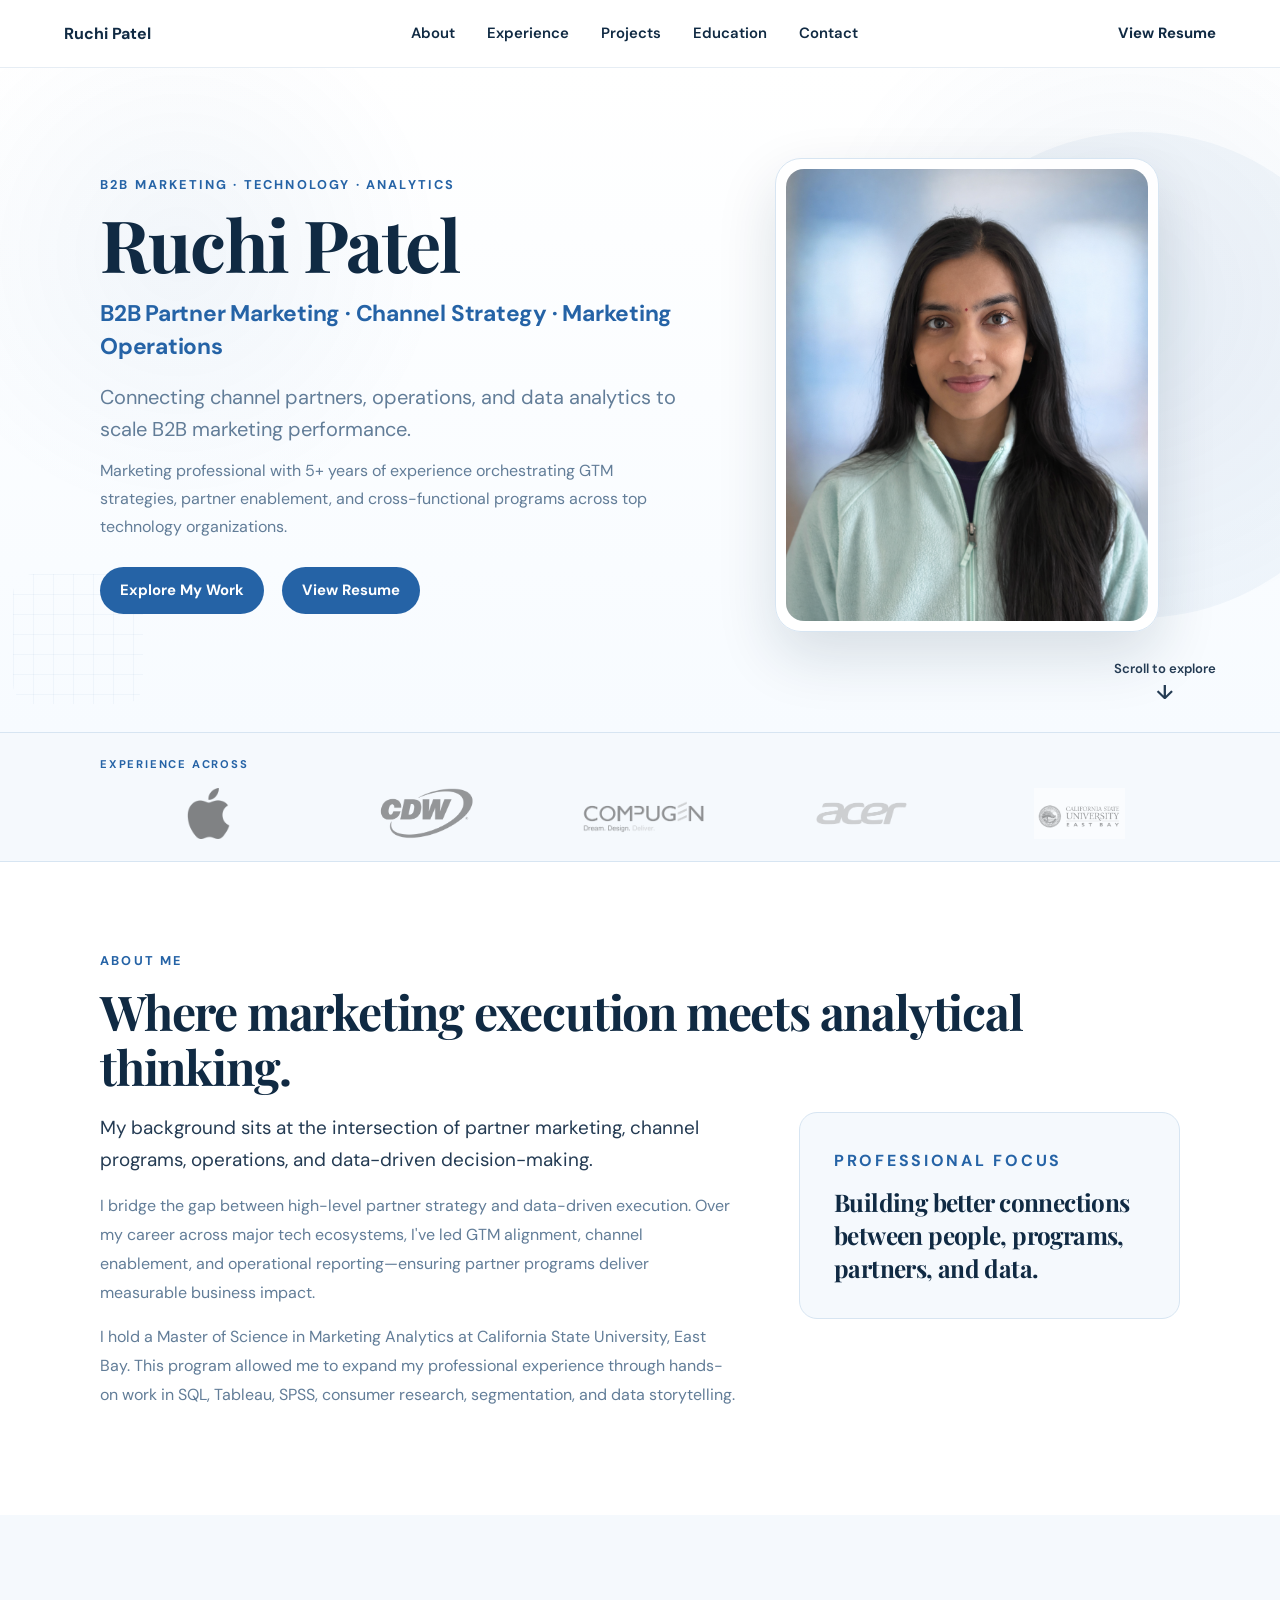
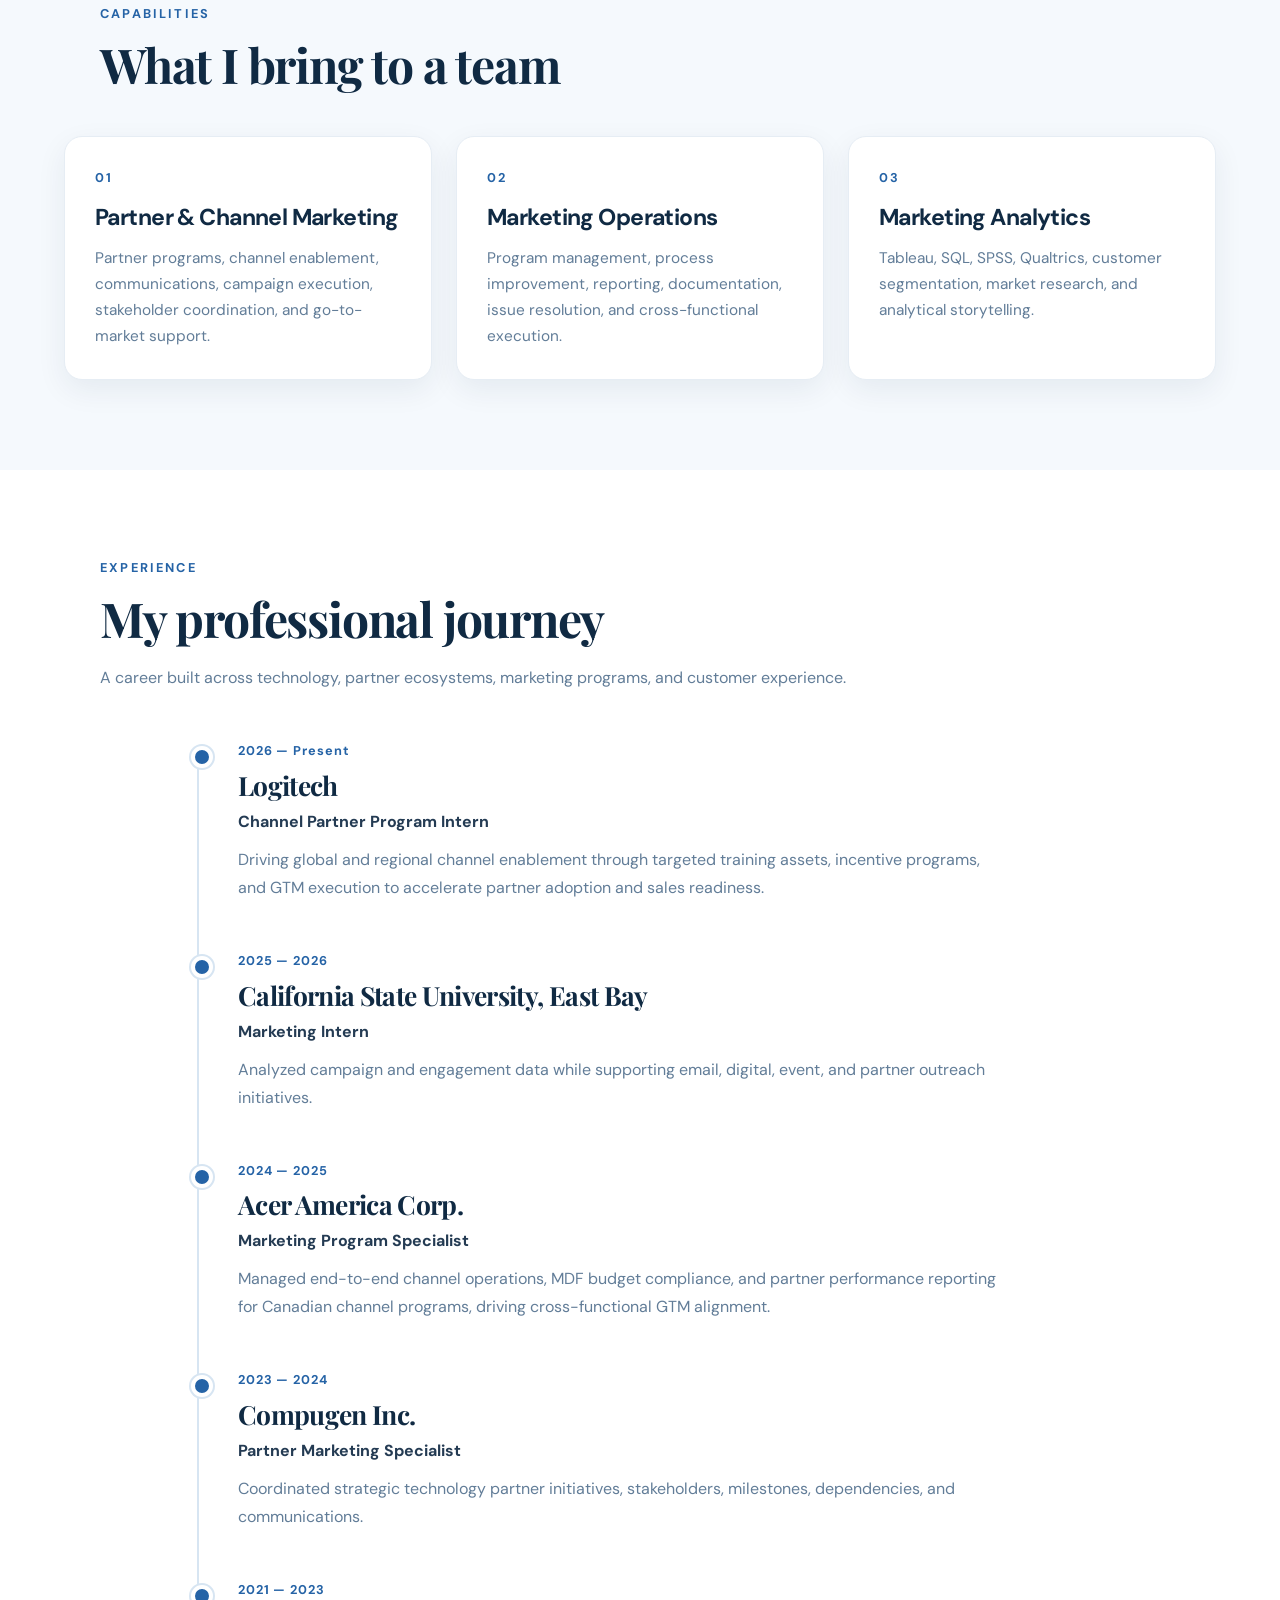
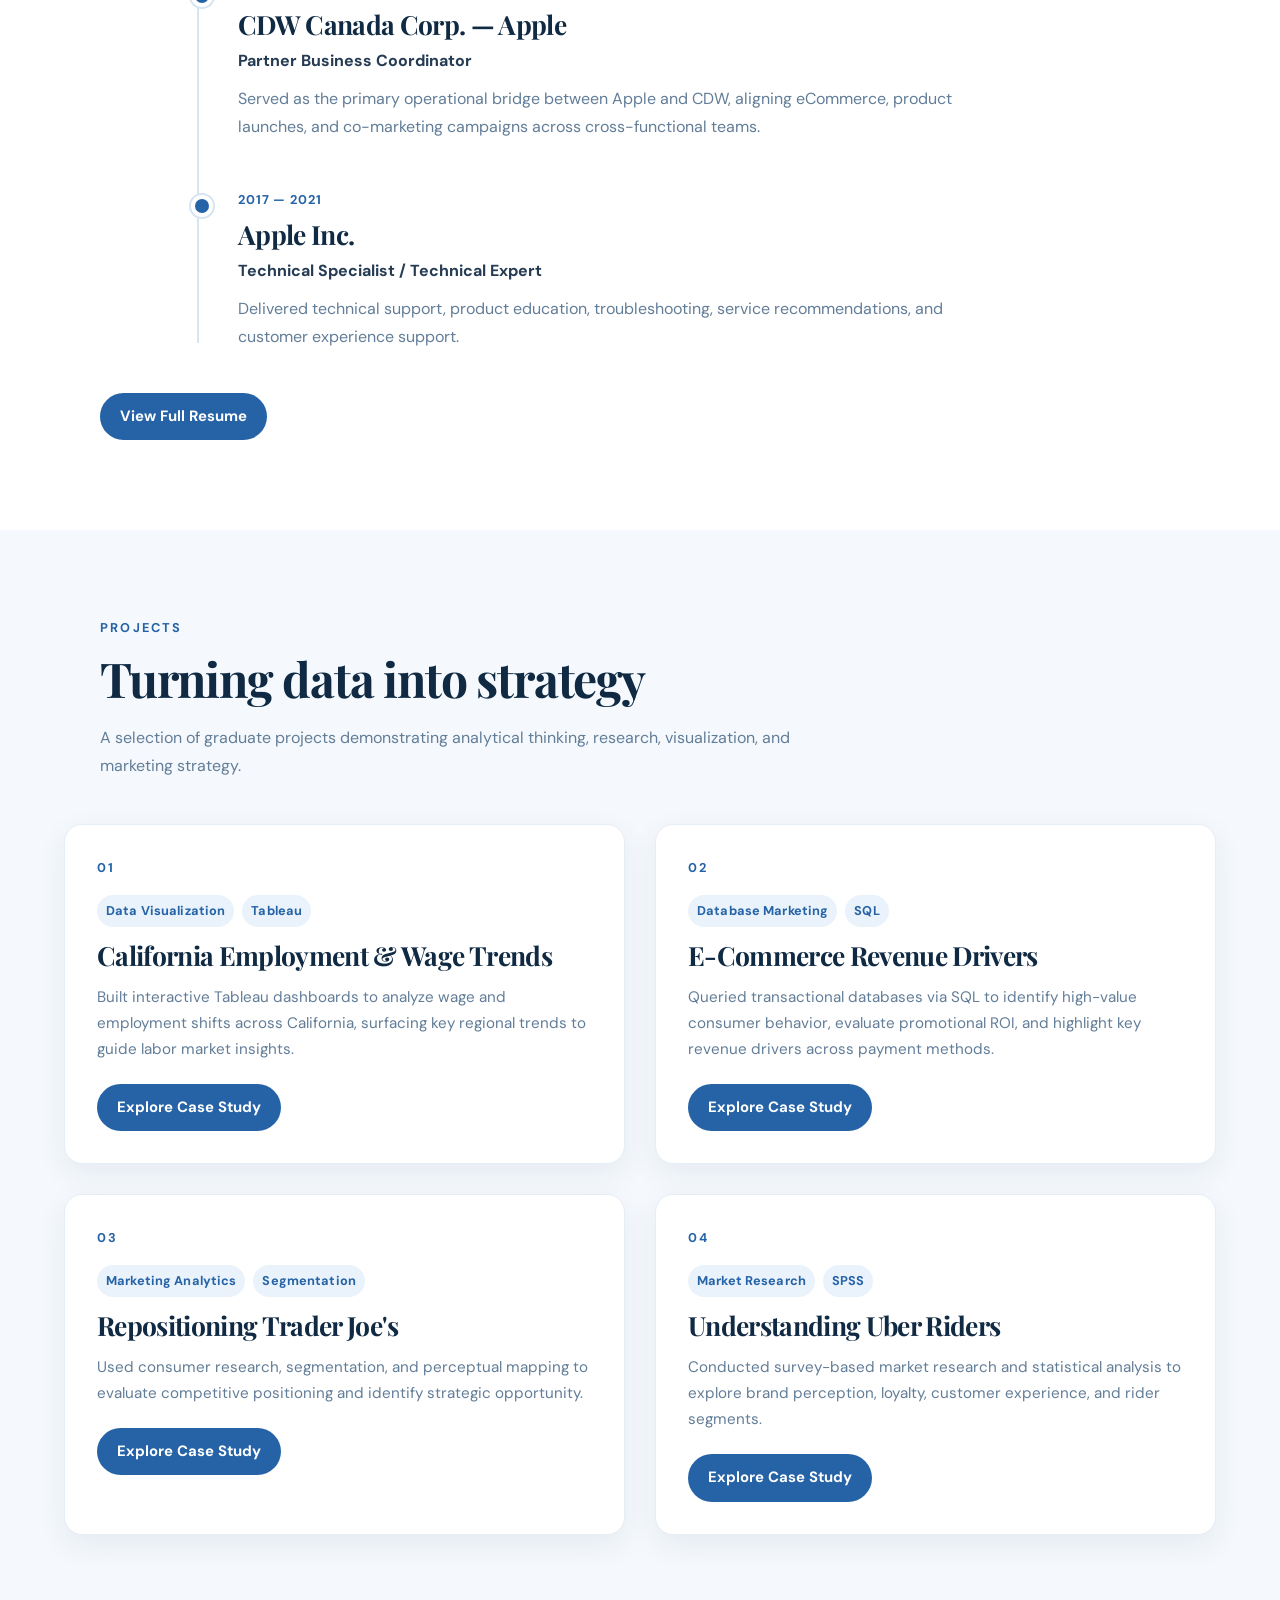
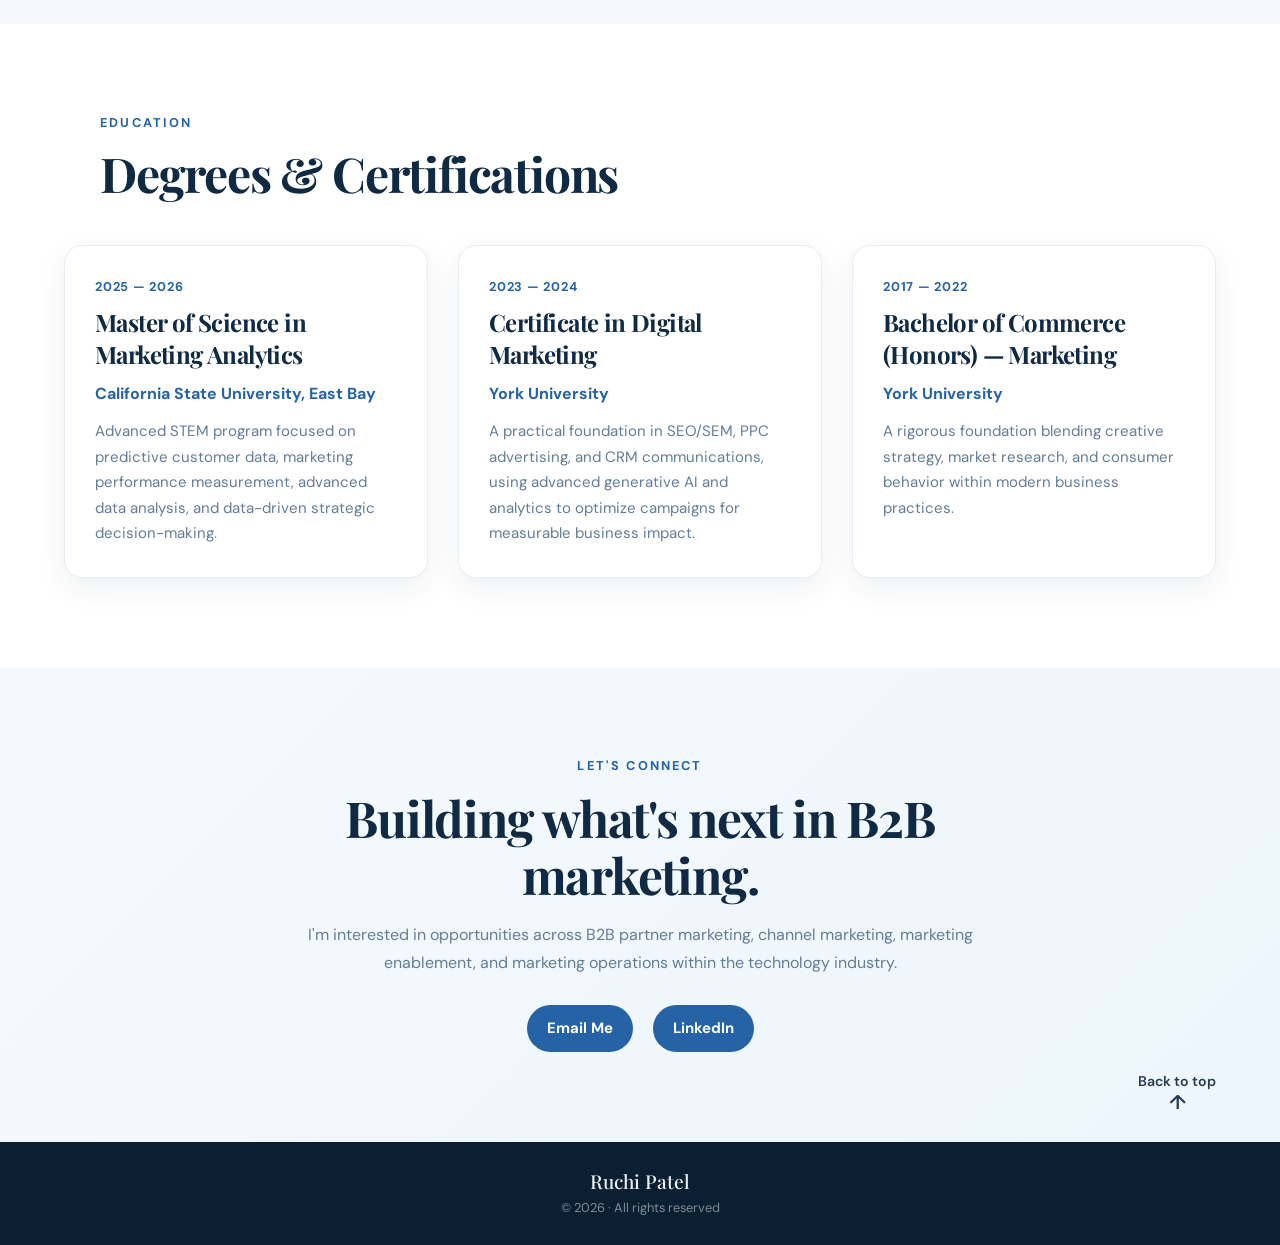
==== commit cc5fef31: "Update index.html" ====
--- a/index.html
+++ b/index.html
@@ -681,7 +681,7 @@
         <div class="section-heading">
 
             <p class="eyebrow">
-                FEATURED WORK
+                Projects
             </p>
 
             <h2>
